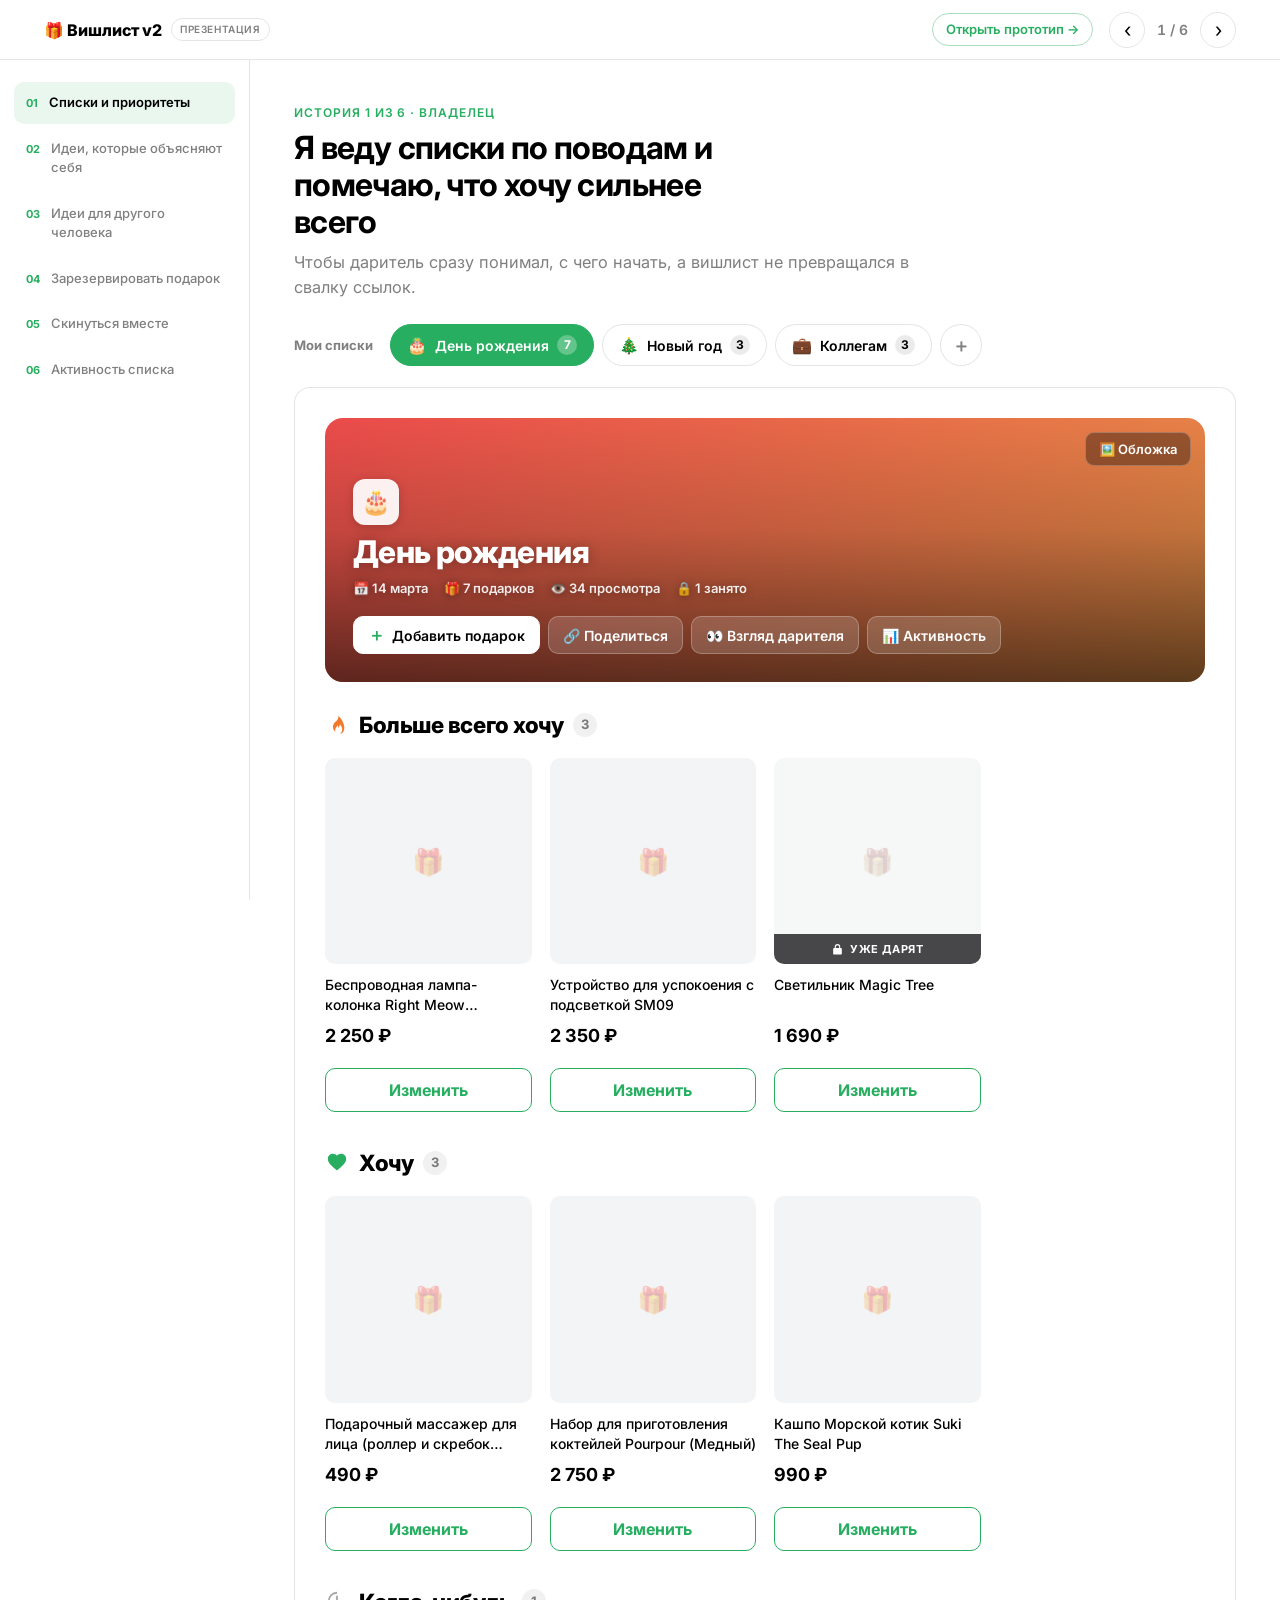
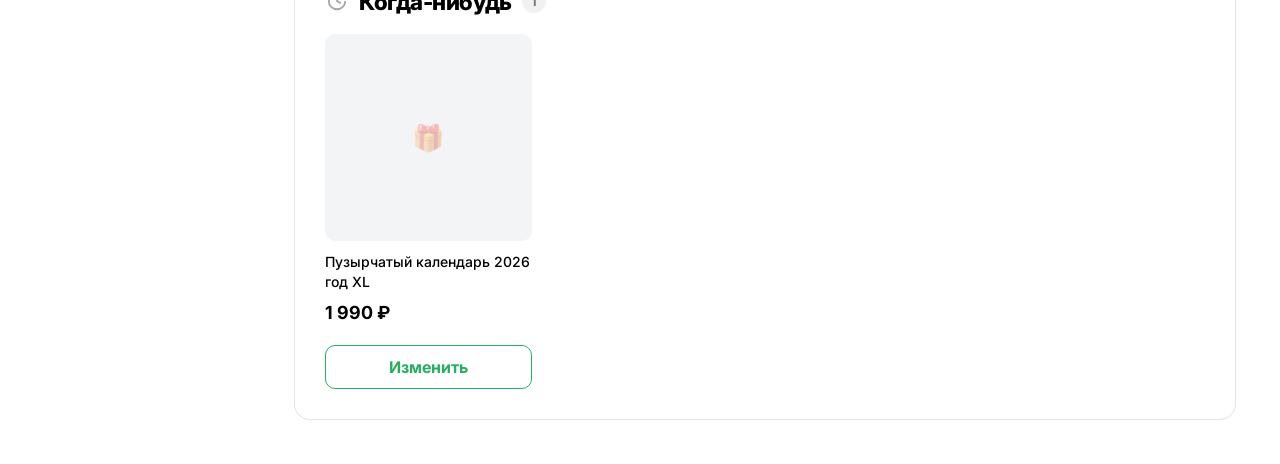
==== index.html @ bd04b830 "Add wishlist v2 mockups Presentation and interactive prototype sharing one core, plus GitHub Pages d" ====
<!doctype html>
<html lang="ru">
<head>
<meta charset="utf-8">
<meta name="viewport" content="width=device-width, initial-scale=1">
<title>Вишлист v2 — презентация</title>
<link rel="preconnect" href="https://fonts.googleapis.com">
<link rel="preconnect" href="https://fonts.gstatic.com" crossorigin>
<link rel="stylesheet" href="https://fonts.googleapis.com/css2?family=Inter:wght@400;500;600;700&display=swap">
<link rel="stylesheet" href="styles.css">
<link rel="stylesheet" href="shell.css">
</head>
<body>
<div id="app"></div>
<script src="pics.js"></script>
<script src="vendor/vue.global.prod.js"></script>
<script src="app-core.js"></script>
<script src="presentation.js"></script>
</body>
</html>
---- styles.css ----
/* Вишлист v2 — общий визуальный язык экранов. Стиль повторяет текущий сайт MySanta:
   Inter, зелёный #27AE60 (позитивные действия), красный #f74f4f (бренд/CTA),
   мятная панель #E9F7EF, поля #f1f1f1, радиус 10px. */

:root{
  --green:#27AE60;
  --red:#f74f4f;
  --mint:#E9F7EF;
  --ink:#000;
  --muted:rgba(0,0,0,.5);
  --muted-2:rgba(0,0,0,.35);
  --line:rgba(0,0,0,.1);
  --field:#f1f1f1;
  --gold:#B07D22;
  --gold-soft:#F5ECDA;
  --radius:10px;
  --page:#fff;
  --card:#fff;
}

*,*::before,*::after{box-sizing:border-box}
*{margin:0}

html{-webkit-text-size-adjust:100%}
body{font-size:16px;line-height:1.5}
button{font:inherit;color:inherit;cursor:pointer;background:none;border:0}
input{font:inherit}
s{color:var(--muted-2);font-weight:400;font-size:.82em}
a{color:var(--green);cursor:pointer;text-decoration:none}
a:hover{text-decoration:underline}

.screen__head{
  display:flex;align-items:center;justify-content:space-between;gap:16px;flex-wrap:wrap;
  margin-bottom:22px;
}
.screen__head .tier__label{ margin-bottom:0; }
.h2{font-size:1.4rem;font-weight:700;letter-spacing:-.02em;margin:30px 0 16px}
.h2:first-child{margin-top:0}

/* ───────────────────────── buttons ───────────────────────── */
.btn{
  display:inline-flex;align-items:center;justify-content:center;gap:8px;
  height:48px;padding:0 26px;border-radius:var(--radius);
  font-weight:700;font-size:15px;line-height:1;
  border:2px solid var(--red);background:var(--red);color:#fff;
  transition:background .2s,border-color .2s,color .2s,opacity .2s;
}
.btn:hover{background:#f96a6a;border-color:transparent}
.btn:disabled{opacity:.55;pointer-events:none}
.btn--sm{height:38px;padding:0 14px;font-size:14px}
.btn--block{width:100%}
.btn--green{background:var(--green);border-color:var(--green)}
.btn--green:hover{background:#2fbe6c}
.btn--red{background:var(--red);border-color:var(--red)}
.btn--white{background:#fff;border-color:var(--red);color:var(--red)}
.btn--white:hover{background:rgba(247,79,79,.08);color:var(--red)}
.btn--outline{background:transparent;border-color:var(--green);color:var(--green)}
.btn--outline:hover{background:var(--green);color:#fff}

.linkbtn{
  display:inline-flex;align-items:center;gap:7px;margin-top:12px;
  color:var(--green);font-weight:600;font-size:14px;
}
.linkbtn:hover{text-decoration:underline}


/* ───────────────────────── cover ───────────────────────── */
.cover__title{font-weight:700;font-size:1.15rem;letter-spacing:-.01em}
.cover__meta{color:var(--muted);font-size:13px;margin-top:3px}

/* ───────────────────────── шапка списка ───────────────────────── */
.hero{
  position:relative; overflow:hidden; border-radius:18px; margin-bottom:26px;
  min-height:264px; display:flex; align-items:flex-end;
  background-size:cover; background-position:center; background-repeat:no-repeat;
}
/* затемнение снизу — чтобы текст читался на любой картинке */
.hero__scrim{
  position:absolute; inset:0;
  background:linear-gradient(180deg,rgba(0,0,0,.05) 0%,rgba(0,0,0,.2) 42%,rgba(0,0,0,.62) 100%);
}
.hero__body{ position:relative; z-index:1; padding:26px 28px 28px; width:100%; color:#fff; }
.hero__emoji{
  display:inline-flex; align-items:center; justify-content:center;
  width:46px; height:46px; border-radius:12px; font-size:24px; margin-bottom:10px;
  background:rgba(255,255,255,.92); box-shadow:0 2px 10px rgba(0,0,0,.18);
}
.hero__title{
  font-size:clamp(1.5rem,2.6vw,1.95rem); font-weight:800; letter-spacing:-.02em;
  line-height:1.15; text-shadow:0 1px 12px rgba(0,0,0,.3);
}
.hero__meta{
  display:flex; flex-wrap:wrap; gap:6px 16px; margin-top:8px;
  font-size:13px; font-weight:600; color:rgba(255,255,255,.9);
  text-shadow:0 1px 8px rgba(0,0,0,.35);
}
.hero__acts{ display:flex; flex-wrap:wrap; gap:8px; margin-top:18px; }
.hact{
  display:inline-flex; align-items:center; gap:7px;
  height:38px; padding:0 14px; border-radius:10px;
  background:rgba(255,255,255,.16); color:#fff; font-size:14px; font-weight:600;
  backdrop-filter:blur(6px); border:1px solid rgba(255,255,255,.26);
  transition:background .15s;
}
.hact:hover{ background:rgba(255,255,255,.3); }
.hact.is-on{ background:#fff; color:var(--ink); border-color:#fff; }
.hact--primary{ background:#fff; color:var(--ink); border-color:#fff; }
.hact--primary:hover{ background:#fff; box-shadow:0 4px 16px rgba(0,0,0,.22); }
.hact--primary span{ font-size:17px; line-height:1; color:var(--green); }
.hero__cover{
  position:absolute; z-index:2; top:14px; right:14px;
  height:34px; padding:0 13px; border-radius:9px;
  background:rgba(0,0,0,.34); color:#fff; font-size:13px; font-weight:600;
  backdrop-filter:blur(6px); border:1px solid rgba(255,255,255,.24);
}
.hero__cover:hover{ background:rgba(0,0,0,.55); }

@media (max-width:700px){
  .hero{ min-height:220px; }
  .hero__acts .hact{ flex:1 1 auto; justify-content:center; }
}

/* ───────────────────────── split layout ───────────────────────── */
.split{display:grid;grid-template-columns:1fr 320px;gap:26px;align-items:start}
.split__aside{border-radius:16px;padding:18px}
.panel--mint{background:var(--mint)}
.tier{margin-bottom:34px}
.tier:last-child{margin-bottom:0}
.tier__label{
  display:flex;align-items:center;gap:10px;margin-bottom:16px;
  font-size:1.4rem;font-weight:800;letter-spacing:-.02em;
}
.tier__label .tico{ width:24px; height:24px; }
.tier__label .tico svg{ width:22px; height:22px; }
.tier__count{
  display:inline-flex;align-items:center;justify-content:center;
  min-width:24px;height:24px;padding:0 8px;border-radius:999px;
  background:var(--field);font-weight:700;font-size:13px;color:var(--muted);
  letter-spacing:0;
}

/* ───────────────────────── grids ───────────────────────── */
.grid{display:grid;gap:22px 18px}
.grid--2{grid-template-columns:repeat(2,1fr)}
.grid--3{grid-template-columns:repeat(3,1fr)}
.grid--4{grid-template-columns:repeat(4,1fr)}

/* ───────────────────────── карточка товара (как .present на сайте) ───────────────────────── */
.present{ position:relative; display:flex; flex-direction:column; }
.present__thumb{ border-radius:10px; background:#f3f4f5; }
.present__info{ padding-top:11px; display:flex; flex-direction:column; gap:7px; flex:1; }
.present__name{
  font-size:14px; line-height:20px; font-weight:500; color:var(--ink);
  display:-webkit-box; -webkit-line-clamp:2; -webkit-box-orient:vertical; overflow:hidden;
  min-height:40px; transition:color .15s;
}
.present:hover .present__name{ color:var(--red); }
.present__price{ font-weight:700; font-size:18px; }
.present__foot{ margin-top:auto; padding-top:12px; display:flex; flex-direction:column; gap:8px; }
.present__media{ position:relative; }
.present__add{
  width:100%; height:44px; border-radius:10px;
  background:var(--green); color:#fff; font-weight:700; font-size:16px;
  display:flex; align-items:center; justify-content:center; transition:background .15s,opacity .15s;
}
.present__add:hover{ background:#23a259; }
.present__add--sm{ height:38px; font-size:14px; }
.present__add--ghost{ background:#fff; border:1.5px solid var(--green); color:var(--green); }
.present__add--ghost:hover{ background:rgba(39,174,96,.08); }
.present__add.is-added{ background:var(--field); color:var(--muted); border-color:transparent; }
.present__dismiss{
  position:absolute; top:8px; right:8px; z-index:2;
  width:28px; height:28px; border-radius:50%; background:#fff; color:var(--muted);
  box-shadow:0 1px 6px rgba(0,0,0,.16); display:flex; align-items:center; justify-content:center;
  font-size:13px; opacity:0; transition:opacity .15s;
}
.present:hover .present__dismiss{ opacity:1; }
/* поднять в «Больше всего хочу» — там же, где ✕ на карточках идей */
.present__pin{
  position:absolute; top:8px; right:8px; z-index:3;
  width:30px; height:30px; border-radius:50%; background:#fff;
  box-shadow:0 1px 6px rgba(0,0,0,.16); display:flex; align-items:center; justify-content:center;
  opacity:0; transition:opacity .15s, background .15s;
}
.present:hover .present__pin{ opacity:1; }
.present__pin:hover{ background:#FFF1E6; }
.present__add--flat{ background:transparent; color:var(--muted); font-weight:600; height:32px; }
.present__add--flat:hover{ background:var(--field); color:var(--ink); }

/* «уже дарят» — состояние карточки: приглушённое фото и полоса по низу снимка */
.present.is-taken .present__thumb{ filter:grayscale(.55); opacity:.72; }
.present__taken{
  position:absolute; left:0; right:0; bottom:0; z-index:2;
  display:flex; align-items:center; justify-content:center; gap:6px;
  height:30px; border-radius:0 0 10px 10px;
  background:rgba(28,28,30,.8); color:#fff;
  font-size:11px; font-weight:700; letter-spacing:.04em; text-transform:uppercase;
}
.present__taken.is-mine{ background:rgba(39,174,96,.92); }

.card__name{
  font-size:14px;line-height:1.3;font-weight:500;
  display:-webkit-box;-webkit-line-clamp:2;-webkit-box-orient:vertical;overflow:hidden;
}
.card__price{font-weight:700;font-size:16px}
.card__note{font-size:12px;color:var(--muted);font-style:italic}

.emptytier{
  font-size:13px;color:var(--muted);
  border:1px dashed var(--line);border-radius:var(--radius);padding:18px;text-align:center;
}

/* ───────────────────────── заголовок «Идеи подарков» ───────────────────────── */
.ideas-head{
  display:flex; align-items:center; justify-content:space-between;
  gap:16px; flex-wrap:wrap; margin-bottom:22px;
}
.ideas-head__left{ display:flex; align-items:center; gap:12px; flex-wrap:wrap; }
.ideas-head__right{ display:flex; align-items:center; gap:10px; flex-wrap:wrap; }
.ideas-title{
  font-size:clamp(1.6rem,3vw,2rem); font-weight:800; letter-spacing:-.02em;
  display:flex; align-items:center; gap:10px; flex-wrap:wrap; line-height:1.2;
}
.ideas-title .dd{ display:inline-flex; }
.ideas-title .dd__panel{
  font-size:14px; font-weight:600; letter-spacing:normal; line-height:1.4;
}
.geo{ color:var(--red); font-weight:600; font-size:14px; white-space:nowrap; }

/* ───────────────────────── переключатель списков ───────────────────────── */
.listbar{ display:flex; align-items:center; gap:14px; min-width:0; }
.listbar__label{ font-size:13px; font-weight:700; color:var(--muted); flex:none; }
.listbar__scroll{ display:flex; align-items:center; gap:8px; overflow-x:auto; padding:3px; min-width:0; }
.listbar__scroll::-webkit-scrollbar{ height:0; }
.listtab{
  display:inline-flex; align-items:center; gap:8px; flex:none;
  height:42px; padding:0 16px; border-radius:999px;
  border:1.5px solid var(--line); background:#fff;
  font-size:14px; font-weight:600; color:var(--ink); transition:background .15s,border-color .15s,color .15s;
}
.listtab:hover{ background:var(--field); }
.listtab.is-on{ background:var(--green); border-color:var(--green); color:#fff; }
.listtab__emoji{ font-size:16px; }
.listtab__n{
  min-width:20px; height:20px; padding:0 5px; border-radius:999px;
  background:rgba(0,0,0,.08); font-size:12px; font-weight:700;
  display:inline-flex; align-items:center; justify-content:center;
}
.listtab.is-on .listtab__n{ background:rgba(255,255,255,.28); }
.listtab--add{ width:42px; padding:0; justify-content:center; font-size:18px; color:var(--muted); }
.listbar__share{
  flex:none; margin-left:4px; height:42px; padding:0 16px; border-radius:999px;
  border:1px solid var(--line); background:#fff; font-size:14px; font-weight:600; color:var(--ink);
}
.listbar__share:hover{ background:var(--field); }
@media (max-width:600px){ .listbar{ gap:8px } .listbar__label{ display:none } }

/* ───────────────────────── добавить подарок (карточка) ───────────────────────── */
.addcard{ margin-bottom:30px; }
.addcard.is-open{ background:var(--mint); border-radius:16px; padding:20px; max-width:520px; }
.addcard__head{ display:flex; align-items:center; justify-content:space-between; font-weight:700; font-size:16px; margin-bottom:12px; }

/* ───────────────────────── thumbnails (фото товаров) ───────────────────────── */
.thumb{
  border-radius:10px;aspect-ratio:1;width:100%;
  background:#f3f4f5 center/cover no-repeat;
  position:relative;overflow:hidden;
}
.thumb.is-broken::after{
  content:"🎁";position:absolute;inset:0;
  display:flex;align-items:center;justify-content:center;font-size:26px;opacity:.28;
}
.thumb__img{position:absolute;inset:0;width:100%;height:100%;object-fit:cover;display:block}

/* ───────────────────────── add-a-gift ───────────────────────── */
.add__label{font-weight:700;font-size:14px}
.add__hint{font-size:12px;color:var(--muted);margin:4px 0 10px}
.field-row{display:flex;gap:8px}
.field{
  flex:1;min-width:0;height:44px;padding:0 14px;
  border-radius:var(--radius);border:2px solid var(--line);background:#fff;
  font-size:14px;color:var(--ink);
}
.field--mini{height:36px;font-size:13px}
.field:focus{outline:none;border-color:var(--ink)}
.field::placeholder{color:var(--muted-2)}

.preview{margin-top:12px;background:#fff;border:1px solid var(--line);border-radius:var(--radius);padding:12px}
.preview__row{display:flex;gap:10px;align-items:center;margin-bottom:10px}
.preview__tiers{display:flex;gap:6px;align-items:center;margin-bottom:10px;flex-wrap:wrap}
.tchip{
  height:36px;padding:0 13px;border-radius:999px;border:1.5px solid var(--line);background:#fff;
  display:inline-flex;align-items:center;gap:7px;font-size:13px;font-weight:600;color:var(--ink);cursor:pointer;
  transition:border-color .15s,background .15s;
}
.tchip:hover{background:var(--field)}
.tchip.is-on{background:var(--mint);border-color:var(--green)}
.preview__tiers{gap:8px}
.preview__tiers .field--mini{flex:1 0 100%;min-width:120px}

.ideas-mini{margin-top:20px;padding-top:16px;border-top:1px solid rgba(0,0,0,.09)}
.ideas-mini .grid{margin-top:10px}

/* ───────────────────────── reason chips ───────────────────────── */
.reason{
  font-size:11.5px;font-weight:600;color:var(--green);
  background:rgba(39,174,96,.1);border-radius:999px;
  padding:4px 9px;align-self:flex-start;line-height:1.3;
}
.reason--gold{color:var(--gold);background:var(--gold-soft)}

/* ───────────────────────── search + filters ───────────────────────── */
.searchbar{position:relative;margin-bottom:16px}
.searchbar .field{width:100%;height:56px;font-size:16px;padding-right:106px;border-radius:14px}
.field__go{
  position:absolute;right:7px;top:7px;width:42px;height:42px;border-radius:10px;
  display:flex;align-items:center;justify-content:center;font-size:18px;color:var(--muted);
}
.field__go:hover{background:var(--field);color:var(--ink)}
/* шестерёнка — фильтры идей; счётчик показывает, сколько задано */
.field__cog{
  position:absolute;right:53px;top:7px;width:42px;height:42px;border-radius:10px;
  display:flex;align-items:center;justify-content:center;color:var(--muted);
}
.field__cog:hover{background:var(--field);color:var(--ink)}
.field__cog.is-on{color:var(--green)}
.field__cog b{
  position:absolute;top:2px;right:0;min-width:17px;height:17px;padding:0 4px;border-radius:999px;
  background:var(--green);color:#fff;font-size:10px;font-weight:700;
  display:flex;align-items:center;justify-content:center;
}
.filters,.ideafilters{display:flex;flex-wrap:wrap;gap:9px;align-items:center;margin-bottom:22px}
.fchip{
  height:40px;padding:0 15px;border-radius:var(--radius);
  font-size:14px;font-weight:600;color:var(--ink);background:var(--field);border:0;
  display:inline-flex;align-items:center;gap:6px;transition:background .15s,color .15s;
}
.fchip:hover{background:#e8e8ea}
.fchip.is-on{background:rgba(247,79,79,.1);color:var(--red)}
.fchip{display:inline-flex;align-items:center;gap:8px}
.fchip__x{
  width:18px;height:18px;border-radius:50%;background:rgba(247,79,79,.2);
  font-size:9px;display:inline-flex;align-items:center;justify-content:center;
}
.fchip.is-on:hover .fchip__x{background:var(--red);color:#fff}
.fchip--add{background:#fff;border:1px dashed var(--line);color:var(--muted)}
.fchip--add.is-on{background:var(--gold-soft);color:var(--gold);border-color:transparent}
.flink{color:var(--red);font-weight:600;font-size:14px;margin-left:4px}
.flink:hover{text-decoration:underline}

/* ───────────────────────── segmented ───────────────────────── */
.segbar{display:flex;align-items:center;gap:8px;flex-wrap:wrap}
.segbar__label{font-size:14px;color:var(--muted)}
.seg{
  height:38px;padding:0 16px;border-radius:999px;border:1px solid var(--line);
  font-size:14px;font-weight:600;color:var(--muted);
}
.seg.is-on{background:var(--green);color:#fff;border-color:transparent}

/* ───────────────────────── иконки приоритетов ───────────────────────── */
.tico{ display:inline-flex; align-items:center; justify-content:center; flex:none; line-height:0; }
.tico--top{ color:#F2792B; }
.tico--want{ color:var(--green); }
.tico--someday{ color:var(--muted-2); }
.present__add .tico{ color:currentColor; }

/* ───────────────────────── выпадающие меню ───────────────────────── */
.dd{ position:relative; }
.dd__caret{ font-size:11px; color:var(--muted); }
.dd__panel{
  position:absolute; z-index:40; top:calc(100% + 8px); right:0; min-width:250px;
  background:#fff; border:1px solid var(--line); border-radius:14px;
  box-shadow:0 14px 40px rgba(0,0,0,.16); padding:8px;
}
.dd__panel--left{ right:auto; left:0; }
.dd__title{
  font-size:11px; font-weight:700; letter-spacing:.07em; text-transform:uppercase;
  color:var(--muted); padding:6px 10px 8px;
}
.dd__item{
  display:flex; align-items:center; gap:10px; width:100%; text-align:left;
  padding:9px 10px; border-radius:10px; font-size:14px; font-weight:600; color:var(--ink);
}
.dd__item:hover{ background:var(--field); }
.dd__item.is-on{ background:rgba(39,174,96,.08); }
.dd__emoji{ font-size:17px; }
.dd__n{
  margin-left:auto; min-width:20px; height:20px; padding:0 6px; border-radius:999px;
  background:var(--field); font-size:12px; font-weight:700; color:var(--muted);
  display:inline-flex; align-items:center; justify-content:center;
}
.dd__check{ color:var(--green); font-weight:800; margin-left:6px; }
.dd__item.is-on .dd__n{ margin-left:auto; }
.dd__item--add{ color:var(--green); justify-content:center; border:1px dashed var(--line); }
.dd__sep{ height:1px; background:var(--line); margin:8px 4px; }
.dd__add{ display:flex; gap:8px; padding:4px; }
.dd__add .field{ flex:1; min-width:0; }
.dd__add .btn{ flex:none; padding:0 14px; }

/* переключатель «кому подбираем» рядом с заголовком */
/* часть заголовка: тот же кегль, кликабельность — цвет, подложка и каретка */
.whoswitch{
  display:inline-flex; align-items:center; gap:9px;
  padding:3px 12px 4px; border-radius:12px;
  font:inherit; color:var(--green); background:rgba(39,174,96,.09);
  transition:background .15s;
}
.whoswitch > span{ display:inline-flex; align-items:center; gap:9px; }
.whoswitch:hover{ background:rgba(39,174,96,.17); }
.whoswitch .dd__caret{ font-size:.5em; color:inherit; opacity:.8; }
.whoswitch.is-other{ color:#7B61FF; background:rgba(123,97,255,.1); }
.whoswitch.is-other:hover{ background:rgba(123,97,255,.19); }
/* фиксированный px: em считался бы от собственного font-size и схлопывал кружок */
.whoswitch .who__ava{ width:30px; height:30px; font-size:14px; }
.who__ava{
  width:30px; height:30px; border-radius:50%; background:#7B61FF; color:#fff;
  font-size:13px; font-weight:700; letter-spacing:0; text-transform:uppercase;
  display:inline-flex; align-items:center; justify-content:center; flex:none;
  box-shadow:inset 0 -1px 0 rgba(0,0,0,.12);
}
.who__ava--me{ background:var(--green); }
.who__ava--lg{ width:48px; height:48px; font-size:20px; }

/* имя человека в выпадающем списке */
.dd__who{ flex:1; min-width:0; white-space:nowrap; overflow:hidden; text-overflow:ellipsis; }
.dd__item{ align-items:center; }

.shortlist-chip{
  display:inline-flex; align-items:center; gap:7px;
  height:38px; padding:0 15px; border-radius:999px;
  background:var(--mint); color:var(--ink); font-size:14px; font-weight:700;
}
.shortlist-chip b{
  min-width:20px; height:20px; padding:0 5px; border-radius:999px;
  background:var(--green); color:#fff; font-size:12px;
  display:inline-flex; align-items:center; justify-content:center;
}
.shortlist-chip:hover{ background:#dcefe4; }
.shortlist-chip.is-empty b{ background:rgba(0,0,0,.18); }
@media (max-width:760px){ .shortlist-chip{ margin-left:0; } }

.shortlist-hint{ color:var(--muted); font-size:14px; max-width:66ch; margin-bottom:16px; }
.shortlist-note{
  display:flex; align-items:center; justify-content:space-between; gap:16px; flex-wrap:wrap;
  background:var(--mint); border-radius:12px; padding:14px 16px; font-size:14px; font-weight:600;
}
.shortlist-actions{ display:flex; flex-direction:column; gap:8px; }
.shortlist-actions .tag{ align-self:flex-start; }

/* ───────────────────────── карусели подборок ───────────────────────── */
.section-title{ font-size:1.4rem; font-weight:800; letter-spacing:-.02em; }
.carousel{ margin-bottom:36px; }
.carousel__head{
  display:flex; align-items:baseline; justify-content:space-between; gap:12px;
  width:100%; text-align:left; margin-bottom:16px;
}
.carousel__all{ font-size:14px; font-weight:600; color:var(--green); flex:none; }
.carousel__head:hover .carousel__all{ text-decoration:underline; }
.carousel__track{
  display:flex; gap:18px; overflow-x:auto; padding-bottom:8px;
  scroll-snap-type:x proximity; scrollbar-width:thin;
}
.carousel__track::-webkit-scrollbar{ height:6px; }
.carousel__track::-webkit-scrollbar-thumb{ background:#dcdfe2; border-radius:3px; }
.carousel__card{ width:200px; flex:none; scroll-snap-align:start; }
.carousel__more{
  width:172px; flex:none; align-self:stretch;
  border:1.5px dashed var(--line); border-radius:12px;
  display:flex; flex-direction:column; align-items:center; justify-content:center; gap:10px;
  color:var(--muted); font-weight:700; font-size:14px; text-align:center; line-height:1.3;
  transition:border-color .15s,color .15s,background .15s;
}
.carousel__more:hover{ border-color:var(--green); color:var(--green); background:rgba(39,174,96,.05); }
.carousel__more-ic{
  width:40px; height:40px; border-radius:50%; background:var(--field);
  display:flex; align-items:center; justify-content:center; font-size:20px;
}
.carousel__more:hover .carousel__more-ic{ background:var(--green); color:#fff; }

/* активный фильтр */
.activefilter{ display:flex; align-items:center; gap:12px; flex-wrap:wrap; margin-bottom:22px; }
.chip-active{
  display:inline-flex; align-items:center; gap:8px;
  height:40px; padding:0 8px 0 16px; border-radius:999px;
  background:rgba(247,79,79,.1); color:var(--red); font-weight:700; font-size:14px;
}
.chip-active button{
  width:22px; height:22px; border-radius:50%; background:rgba(247,79,79,.18); color:var(--red);
  display:flex; align-items:center; justify-content:center; font-size:11px;
}

/* ───────────────────────── shared list / reserve rows ───────────────────────── */
.sharehead{display:flex;gap:13px;align-items:center;margin-bottom:24px}
.rlist{display:flex;flex-direction:column;gap:12px}
.rrow{
  display:flex;gap:15px;
  background:#fff;border:2px solid transparent;border-radius:var(--radius);padding:13px;
  transition:border-color .2s,opacity .2s;
}
.rrow .thumb{width:84px;height:84px;flex:none}
.rrow__main{display:flex;flex-direction:column;gap:7px;min-width:0;flex:1}
.rrow__actions{display:flex;gap:8px;align-items:center;flex-wrap:wrap;margin-top:6px}
.rrow.is-taken{opacity:.72}
.rrow.is-mine{border-color:var(--green)}
.rrow--flat{border:1px solid var(--line);padding:10px}
.rrow--flat .thumb{width:52px;height:52px}

.tag{
  display:inline-flex;align-items:center;gap:6px;
  height:32px;padding:0 12px;border-radius:999px;font-size:13px;font-weight:600;
}
.tag--hold{background:var(--gold-soft);color:var(--gold)}
.tag--done{background:var(--field);color:var(--muted)}
.tag--mine{background:rgba(39,174,96,.12);color:var(--green)}

.locknote{font-size:12px;color:var(--muted);margin-top:4px}
.locknote--wide{margin-top:16px;padding:12px 14px;background:var(--mint);border-radius:var(--radius);font-size:13px}

/* ───────────────────────── chip-in pool ───────────────────────── */
.pool{display:flex;flex-direction:column;gap:20px}
.pool__item{display:flex;gap:15px;align-items:center}
.pot__track{height:12px;border-radius:999px;background:var(--field);overflow:hidden}
.pot__filled{height:100%;background:var(--green);border-radius:999px;transition:width .35s ease}
.pot__nums{margin-top:8px;font-size:14px;color:var(--muted)}
.pot__nums b{color:var(--ink);font-size:16px}
.pledges{list-style:none;padding:0;display:flex;flex-direction:column;gap:8px}
.pledges li{
  display:flex;justify-content:space-between;
  padding:10px 14px;background:var(--field);border-radius:var(--radius);
  font-size:14px;font-weight:600;
}
.pool__form{display:flex;flex-direction:column;gap:11px;padding-top:8px;border-top:1px solid var(--line)}
.pool__label{font-size:14px;color:var(--muted)}
.pool__label b{color:var(--ink)}
.range{width:100%;accent-color:var(--green);height:26px}
.presets{display:flex;gap:8px;flex-wrap:wrap}
.presets button{
  height:32px;padding:0 13px;border-radius:999px;border:1px solid var(--line);background:#fff;
  font-size:13px;font-weight:600;color:var(--ink);
}
.presets button:hover{background:var(--field)}

/* ───────────────────────── activity stats ───────────────────────── */
.stats{display:grid;grid-template-columns:repeat(3,1fr);gap:16px;margin:12px 0 28px}
.stat{background:var(--page);border:1px solid var(--line);border-radius:var(--radius);padding:18px}
.stat__label{font-size:12px;font-weight:600;letter-spacing:.04em;text-transform:uppercase;color:var(--muted)}
.stat__num{font-size:1.8rem;font-weight:700;letter-spacing:-.02em;margin:6px 0 10px;font-variant-numeric:tabular-nums}
.stat__of{font-size:1rem;color:var(--muted);font-weight:600}
.stat__hint{font-size:12px;color:var(--muted-2)}
.spark{width:100%;height:40px;display:block}

/* ───────────────────────── sheets: контент ───────────────────────── */
.listpick{display:flex;flex-direction:column;gap:9px}
.listpick button{
  display:flex;align-items:center;gap:13px;text-align:left;
  padding:13px;border-radius:var(--radius);border:1px solid var(--line);background:#fff;font-weight:600;
}
.listpick button.is-on{border-color:var(--green);background:rgba(39,174,96,.06)}
.listpick .emoji{font-size:22px}
.listpick .sub{font-size:12px;color:var(--muted);font-weight:500}
.listpick .dashed{border-style:dashed;color:var(--muted);justify-content:center}
.copyfield{
  display:flex;align-items:center;gap:8px;
  background:var(--field);border-radius:var(--radius);padding:11px 13px;
  font-size:13px;color:var(--ink);word-break:break-all;
}
.check{display:flex;align-items:center;gap:11px;font-size:14px;font-weight:600;cursor:pointer;padding:4px 0}
.check input{width:18px;height:18px;accent-color:var(--green)}

/* ───────────────────────── responsive ───────────────────────── */
@media (max-width:1100px){ .grid--4{grid-template-columns:repeat(3,1fr)} }
@media (max-width:900px){ .split{grid-template-columns:1fr} .split__aside{order:-1} }
@media (max-width:720px){
  .grid--3{grid-template-columns:repeat(2,1fr)}
  .grid--4{grid-template-columns:repeat(2,1fr)}
  .stats{grid-template-columns:1fr}
}
@media (max-width:420px){ .grid--3,.grid--4{grid-template-columns:1fr 1fr} }
@media (prefers-reduced-motion:reduce){ *{animation:none!important;transition:none!important} }


/* ───────────────────── модалка «Для кого подбираем» ───────────────────── */
.sheet__hint{ font-size:13px; color:var(--muted); margin:-6px 0 18px; line-height:1.5; }
.sheet__count{ margin-left:8px; font-weight:600; color:var(--muted-2); text-transform:none; }
.sheet__foot{ display:flex; gap:10px; margin-top:22px; }
.sheet__foot .btn{ flex:1; height:46px; padding:0 16px; }
.btn--ghost{ background:#fff; border-color:var(--line); color:var(--muted); }
.btn--ghost:hover{ background:var(--field); border-color:var(--line); color:var(--ink); }
.btn.is-off{ opacity:.45; pointer-events:none; }

.personname{ display:flex; align-items:center; gap:12px; }
.personname .field{ flex:1; min-width:0; }

/* сегментированный переключатель: пол, возраст */
/* .seg уже занят пилюлей в .segbar — контейнеру нужно своё имя */
.segset{ display:flex; gap:8px; flex-wrap:wrap; }
.seg__b{
  flex:1; min-width:88px; height:42px; padding:0 12px; border-radius:10px;
  border:1.5px solid var(--line); background:#fff;
  font-size:14px; font-weight:600; color:var(--muted);
  transition:border-color .15s, background .15s, color .15s;
}
.seg__b:hover{ border-color:var(--muted-2); color:var(--ink); }
.seg__b.is-on{ border-color:var(--green); background:rgba(39,174,96,.09); color:var(--green); }

/* интересы — теги с эмодзи */
.tagcloud{ display:flex; flex-wrap:wrap; gap:8px; }
.tagchip{
  display:inline-flex; align-items:center; gap:7px;
  height:38px; padding:0 14px 0 11px; border-radius:999px;
  border:1.5px solid var(--line); background:#fff;
  font-size:14px; font-weight:600; color:var(--ink);
  transition:border-color .15s, background .15s;
}
.tagchip__e{ font-size:16px; line-height:1; }
.tagchip:hover{ border-color:var(--muted-2); background:var(--field); }
.tagchip.is-on{ border-color:var(--green); background:rgba(39,174,96,.1); color:var(--green); }


/* ───────────────────── модалка «Обложка списка» ───────────────────── */
.covergrid{ display:grid; grid-template-columns:repeat(auto-fill,minmax(96px,1fr)); gap:10px; }
.coverswatch{
  position:relative; height:62px; border-radius:12px; background-size:cover; background-position:center;
  border:2px solid transparent; box-shadow:inset 0 0 0 1px rgba(0,0,0,.06);
}
.coverswatch:hover{ transform:translateY(-1px); }
.coverswatch.is-on{ border-color:var(--ink); }
.coverswatch__on{
  position:absolute; inset:0; display:flex; align-items:center; justify-content:center;
  color:#fff; font-size:20px; font-weight:800; text-shadow:0 1px 6px rgba(0,0,0,.5);
}
.coverdrop{
  display:flex; align-items:center; gap:12px; cursor:pointer;
  padding:14px; border-radius:12px; border:1.5px dashed var(--line); background:var(--field);
  font-size:14px; font-weight:600; color:var(--ink);
  transition:border-color .15s, background .15s;
}
.coverdrop:hover{ border-color:var(--green); background:rgba(39,174,96,.06); }
.coverdrop input{ display:none; }
.coverdrop__ic{ font-size:22px; }
.coverdrop em{ display:block; font-style:normal; font-size:12px; font-weight:500; color:var(--muted); margin-top:2px; }
---- shell.css ----
/* Вишлист v2 — оболочки.
   Прототип повторяет раскладку MySanta: сайдбар (1:1) + контент (+ панель «Вишлист»).
   Презентация — колода историй. Экраны и атомы общие (styles.css). */

body{ background:#fff; color:var(--ink); font-family:"Inter",-apple-system,BlinkMacSystemFont,"Segoe UI",Roboto,sans-serif,"Noto Color Emoji","Apple Color Emoji","Segoe UI Emoji","Twemoji Mozilla"; }

/* ═══════════════ прототип: раскладка MySanta ═══════════════ */
.ms-app{ min-height:100vh; display:flex; align-items:stretch; }

/* ── сайдбар: копия .aside ── */
.ms-side{
  width:330px; flex:none;
  background:#F2F2F2;
  position:sticky; top:0; align-self:flex-start; height:100vh; overflow-y:auto;
  transition:width .3s ease;
}
.ms-side.is-collapsed{ width:132px; }
.ms-side__inn{ position:relative; padding:30px 0; }
.ms-side__collapse{
  position:absolute; right:-15px; top:33px; z-index:10;
  width:30px; height:50px; border-radius:10px; background:#F9F9F9;
  display:flex; align-items:center; justify-content:center;
  color:rgba(0,0,0,.3); font-size:13px; transition:background .2s;
}
.ms-side__collapse:hover{ background:#efefef; }
.ms-side.is-collapsed .ms-side__collapse{ transform:scaleX(-1); }

.ms-side__logo{
  display:flex; align-items:center; justify-content:center; gap:1px;
  font-weight:900; font-size:28px; color:#000; letter-spacing:-.02em;
  margin-bottom:50px; white-space:nowrap; line-height:1;
}
.ms-side__santa{ width:27px; height:27px; object-fit:contain; margin:0 1px; }
.ms-side.is-collapsed .ms-side__logo{ font-size:0; gap:0; }

.ms-side__menu{ list-style:none; padding:0; margin:0; }
.ms-side__row{ padding-left:44px; margin-bottom:46px; }
.ms-side__row--sm{ margin-bottom:36px; }
.ms-side__row:last-child{ margin-bottom:0; }

.ms-side__item{
  display:flex; align-items:center; gap:13px; width:100%; text-align:left;
  color:rgba(0,0,0,.5); font-size:16px; line-height:22px; transition:color .12s;
}
.ms-side__item:hover{ color:#000; }
.ms-side__item.is-active{ color:#000; font-weight:700; }
.ms-side__ico{ width:22px; height:22px; object-fit:contain; flex:none; }
.ms-side__chev{ margin-left:-16px; margin-right:2px; font-size:10px; color:rgba(0,0,0,.32); flex:none; }
.ms-side__ava{
  width:26px; height:26px; border-radius:50%; background:#7B61FF; color:#fff;
  font-size:12px; font-weight:700; display:flex; align-items:center; justify-content:center; flex:none;
}
.ms-side__item--user{ color:#000; font-weight:700; }
.ms-side__item--section{
  font-size:11px; font-weight:700; letter-spacing:.07em; text-transform:uppercase;
  color:rgba(0,0,0,.4); gap:6px;
}
.ms-side__button{
  display:inline-flex; align-items:center; gap:10px;
  height:50px; padding:0 26px; border-radius:10px;
  background:rgba(0,0,0,.09); color:#000; font-weight:700; font-size:16px;
  margin-left:-26px; transition:background .15s;
}
.ms-side__button:hover{ background:rgba(0,0,0,.13); }

.ms-side.is-collapsed .ms-side__labeltext,
.ms-side.is-collapsed .ms-side__chev{ display:none; }
.ms-side.is-collapsed .ms-side__row{ padding-left:0; }
.ms-side.is-collapsed .ms-side__item{ justify-content:center; gap:0; }
.ms-side.is-collapsed .ms-side__button{ margin-left:0; padding:0; width:44px; margin-inline:auto; justify-content:center; }

/* ── контент ── */
.ms-main{ flex:1; min-width:0; display:flex; flex-direction:column; background:#fff; }

.ms-topbar{
  display:flex; align-items:center; gap:16px; flex-wrap:wrap;
  padding:20px clamp(18px,3vw,40px) 0;
}
/* ссылка на второй макет — чтобы обе страницы находились с GitHub Pages */
.ms-deck{
  margin-left:auto; font-size:13px; font-weight:600; color:var(--muted);
  padding:6px 12px; border-radius:999px; border:1px solid var(--line);
}
.ms-deck:hover{ background:var(--field); color:var(--ink); }
.ms-tabs{ display:flex; gap:4px; flex-wrap:wrap; }
.ms-tabs button{
  height:40px; padding:0 18px; border-radius:999px;
  font-size:15px; font-weight:600; color:var(--muted); transition:background .15s,color .15s;
}
.ms-tabs button:hover{ color:var(--ink); background:var(--field); }
.ms-tabs button.is-on{ background:var(--ink); color:#fff; }
.ms-back{ font-weight:600; color:var(--green); font-size:14px; }
.ms-back:hover{ text-decoration:underline; }
.ms-crumb-note{ color:var(--muted); font-size:13px; }

.ms-listbar{ padding:16px clamp(18px,3vw,40px) 0; }

.ms-body{ flex:1; padding:20px clamp(18px,3vw,40px) 72px; }
.ms-body--rail{ display:grid; grid-template-columns:minmax(0,1fr) 332px; gap:26px; align-items:start; }

/* ── правая панель «Вишлист» — как на сайте ── */
.wl-rail{
  position:sticky; top:20px;
  background:#EAF7F0; border:1px solid #CDE9DB; border-radius:20px; padding:16px;
  display:flex; flex-direction:column; gap:12px;
}
.wl-rail__head{ display:flex; align-items:center; gap:8px; }
.wl-rail__switch{
  display:flex; align-items:center; gap:8px; min-width:0;
  padding:6px 10px; border-radius:12px; font-size:17px; font-weight:800; color:var(--ink);
  transition:background .15s;
}
.wl-rail__switch:hover{ background:rgba(255,255,255,.7); }
.wl-rail__emoji{ font-size:18px; flex:none; }
.wl-rail__title{ white-space:nowrap; overflow:hidden; text-overflow:ellipsis; }
.wl-rail__switch b{
  flex:none; min-width:22px; height:22px; padding:0 6px; border-radius:999px;
  background:var(--green); color:#fff; font-size:12px; font-weight:700;
  display:inline-flex; align-items:center; justify-content:center;
}
.wl-rail__switch.is-static{ cursor:default; padding-left:4px; }
.wl-rail__switch.is-static:hover{ background:transparent; }

/* режим подборки для другого человека */
.wl-rail--pick{ background:#F4F1FB; border-color:#DED6F3; }
.wl-rail--pick .wl-rail__switch b{ background:#7B61FF; }
.wl-rail--pick .wl-rail__row{ border-color:#E6E0F5; }
.wl-rail__empty{
  font-size:13px; color:var(--muted); text-align:center; line-height:1.5;
  border:1px dashed #DED6F3; border-radius:14px; padding:22px 14px; background:rgba(255,255,255,.5);
}
.wl-rail__mark{ margin-left:8px; font-size:11px; font-weight:700; color:#7B61FF; }
.wl-rail__x{
  flex:none; width:24px; height:24px; border-radius:50%;
  color:var(--muted-2); font-size:12px;
  display:flex; align-items:center; justify-content:center;
  opacity:0; transition:opacity .15s,background .15s;
}
.wl-rail__row:hover .wl-rail__x{ opacity:1; }
.wl-rail__x:hover{ background:var(--field); color:var(--ink); }
.wl-rail__open{
  height:46px; border-radius:12px; background:var(--green); color:#fff;
  font-weight:700; font-size:14px;
  display:flex; align-items:center; justify-content:center; gap:8px;
}
.wl-rail__open:hover{ filter:brightness(1.05); }
.wl-rail--pick .wl-rail__open{ background:#7B61FF; }
.wl-rail__list{ display:flex; flex-direction:column; gap:8px; max-height:52vh; overflow-y:auto; }
.wl-rail__row{
  display:flex; align-items:center; gap:9px;
  background:#fff; border:1px solid #E4EFE8; border-radius:14px; padding:9px;
}
.wl-rail__grip{ color:#c7d3cb; font-size:12px; flex:none; letter-spacing:-3px; }
.wl-rail__meta{ min-width:0; flex:1; }
.wl-rail__name{
  font-size:12.5px; font-weight:500; line-height:1.25;
  display:-webkit-box; -webkit-line-clamp:2; -webkit-box-orient:vertical; overflow:hidden;
}
.wl-rail__price{ font-size:13px; font-weight:700; margin-top:3px; }

@media (max-width:1240px){
  .ms-body--rail{ grid-template-columns:1fr; }
  .wl-rail{ display:none; }
}
@media (max-width:960px){
  .ms-side{ display:none; }
  .ms-body{ padding-left:14px; padding-right:14px; padding-bottom:32px; }
}

/* ═══════════════ презентация: колода ═══════════════ */
.deck{ min-height:100vh; display:flex; flex-direction:column; }
.deck__top{
  position:sticky; top:0; z-index:20;
  background:#fff; border-bottom:1px solid var(--line);
  height:60px; padding:0 clamp(16px,4vw,44px);
  display:flex; align-items:center; justify-content:space-between; gap:16px;
}
.deck__switch{
  margin-left:auto; font-size:13px; font-weight:600; color:var(--green);
  padding:6px 13px; border-radius:999px; border:1px solid rgba(39,174,96,.4);
}
.deck__switch:hover{ background:rgba(39,174,96,.09); }
.deck__brand{ display:flex; align-items:center; gap:9px; font-weight:800; font-size:16px; color:var(--ink); }
.deck__brand .proto{
  font-weight:600; font-size:10px; letter-spacing:.06em; text-transform:uppercase;
  color:var(--muted); border:1px solid var(--line); padding:3px 8px; border-radius:999px;
}
.stepper{ display:flex; align-items:center; gap:12px; }
.stepper__btn{
  width:36px; height:36px; border-radius:50%; border:1px solid var(--line);
  font-size:20px; display:flex; align-items:center; justify-content:center;
}
.stepper__btn:hover{ background:var(--field); }
.stepper__count{ font-weight:600; font-size:14px; color:var(--muted); font-variant-numeric:tabular-nums; }

.deck__body{
  flex:1; width:100%; max-width:1500px; margin:0 auto;
  display:grid; grid-template-columns:250px 1fr;
}
.deck__rail{
  border-right:1px solid var(--line); background:#fff;
  padding:22px 14px; position:sticky; top:60px; align-self:start;
  height:calc(100vh - 60px); overflow:auto;
}
.deck__rail ol{ list-style:none; padding:0; margin:0; display:flex; flex-direction:column; gap:4px; }
.deck__rail button{
  width:100%; text-align:left; display:flex; gap:11px; align-items:baseline;
  padding:11px 12px; border-radius:10px; font-size:13px; font-weight:500; color:var(--muted);
}
.deck__rail button:hover{ background:var(--field); color:var(--ink); }
.deck__rail button.is-on{ background:var(--mint); color:var(--ink); font-weight:600; }
.deck__rail .num{ font-size:11px; font-weight:700; color:var(--green); flex:none; }

.deck__stage{ padding:clamp(22px,3.5vw,44px); min-width:0; }
.deck__stage .eyebrow{ font-size:12px; font-weight:600; letter-spacing:.08em; text-transform:uppercase; color:var(--green); }
.deck__stage .story-title{
  margin-top:8px; font-size:clamp(1.5rem,3vw,2rem); font-weight:700;
  letter-spacing:-.02em; line-height:1.15; max-width:22ch;
}
.deck__stage .story-sub{ margin-top:10px; color:var(--muted); font-size:1.02rem; max-width:62ch; }
.deck__listbar{ margin-top:22px; }
.deck__stage .screen{
  margin-top:18px; background:#fff; border:1px solid var(--line);
  border-radius:16px; padding:clamp(18px,3vw,30px);
}

@media (max-width:900px){
  .deck__body{ grid-template-columns:1fr; }
  .deck__rail{
    position:static; height:auto; width:100%;
    border-right:0; border-bottom:1px solid var(--line); overflow-x:auto;
  }
  .deck__rail ol{ flex-direction:row; min-width:max-content; }
  .deck__rail button{ white-space:nowrap; }
  .deck__stage .screen{ padding:16px 14px; }
}

/* ═══════════════ шторка / модалка ═══════════════ */
.sheet-backdrop{
  position:fixed; inset:0; z-index:60; background:rgba(0,0,0,.42);
  display:flex; align-items:center; justify-content:center; padding:24px;
}

.sheet{
  width:100%; max-width:460px; max-height:82vh; overflow-y:auto;
  background:#fff; border-radius:16px; padding:22px 24px 26px;
}
.sheet--wide{ max-width:560px; }
.sheet__grip{ display:none; }
.sheet__title{ font-weight:700; font-size:18px; margin-bottom:16px; display:flex; align-items:center; justify-content:space-between; gap:12px; }
.sheet__x{ width:30px; height:30px; border-radius:50%; font-size:18px; color:var(--muted); display:flex; align-items:center; justify-content:center; }
.sheet__x:hover{ background:var(--field); color:var(--ink); }
.sheet__row{ display:flex; flex-direction:column; gap:9px; margin-bottom:16px; }
.sheet__label{ font-size:12px; font-weight:600; color:var(--muted); }

@media (max-width:600px){
  .sheet-backdrop{ align-items:flex-end; padding:0; }
  .sheet{ max-width:none; border-radius:20px 20px 0 0; max-height:86vh; }
  .sheet__grip{ display:block; width:40px; height:4px; border-radius:2px; background:var(--line); margin:6px auto 12px; }
}

/* ═══════════════ тост ═══════════════ */
.toast{
  position:fixed; left:50%; bottom:28px; transform:translateX(-50%);
  background:var(--ink); color:#fff; padding:12px 20px; border-radius:999px;
  font-size:14px; font-weight:600; z-index:80; pointer-events:none;
}

/* ═══════════════ переходы ═══════════════ */
.fade-enter-active,.fade-leave-active{ transition:opacity .18s ease; }
.fade-enter-from,.fade-leave-to{ opacity:0; }
.slide-enter-active,.slide-leave-active{ transition:transform .2s ease,opacity .2s ease; }
.slide-enter-from,.slide-leave-to{ transform:translateY(14px); opacity:0; }

@media (prefers-reduced-motion:reduce){ *{ transition:none!important; animation:none!important; } }
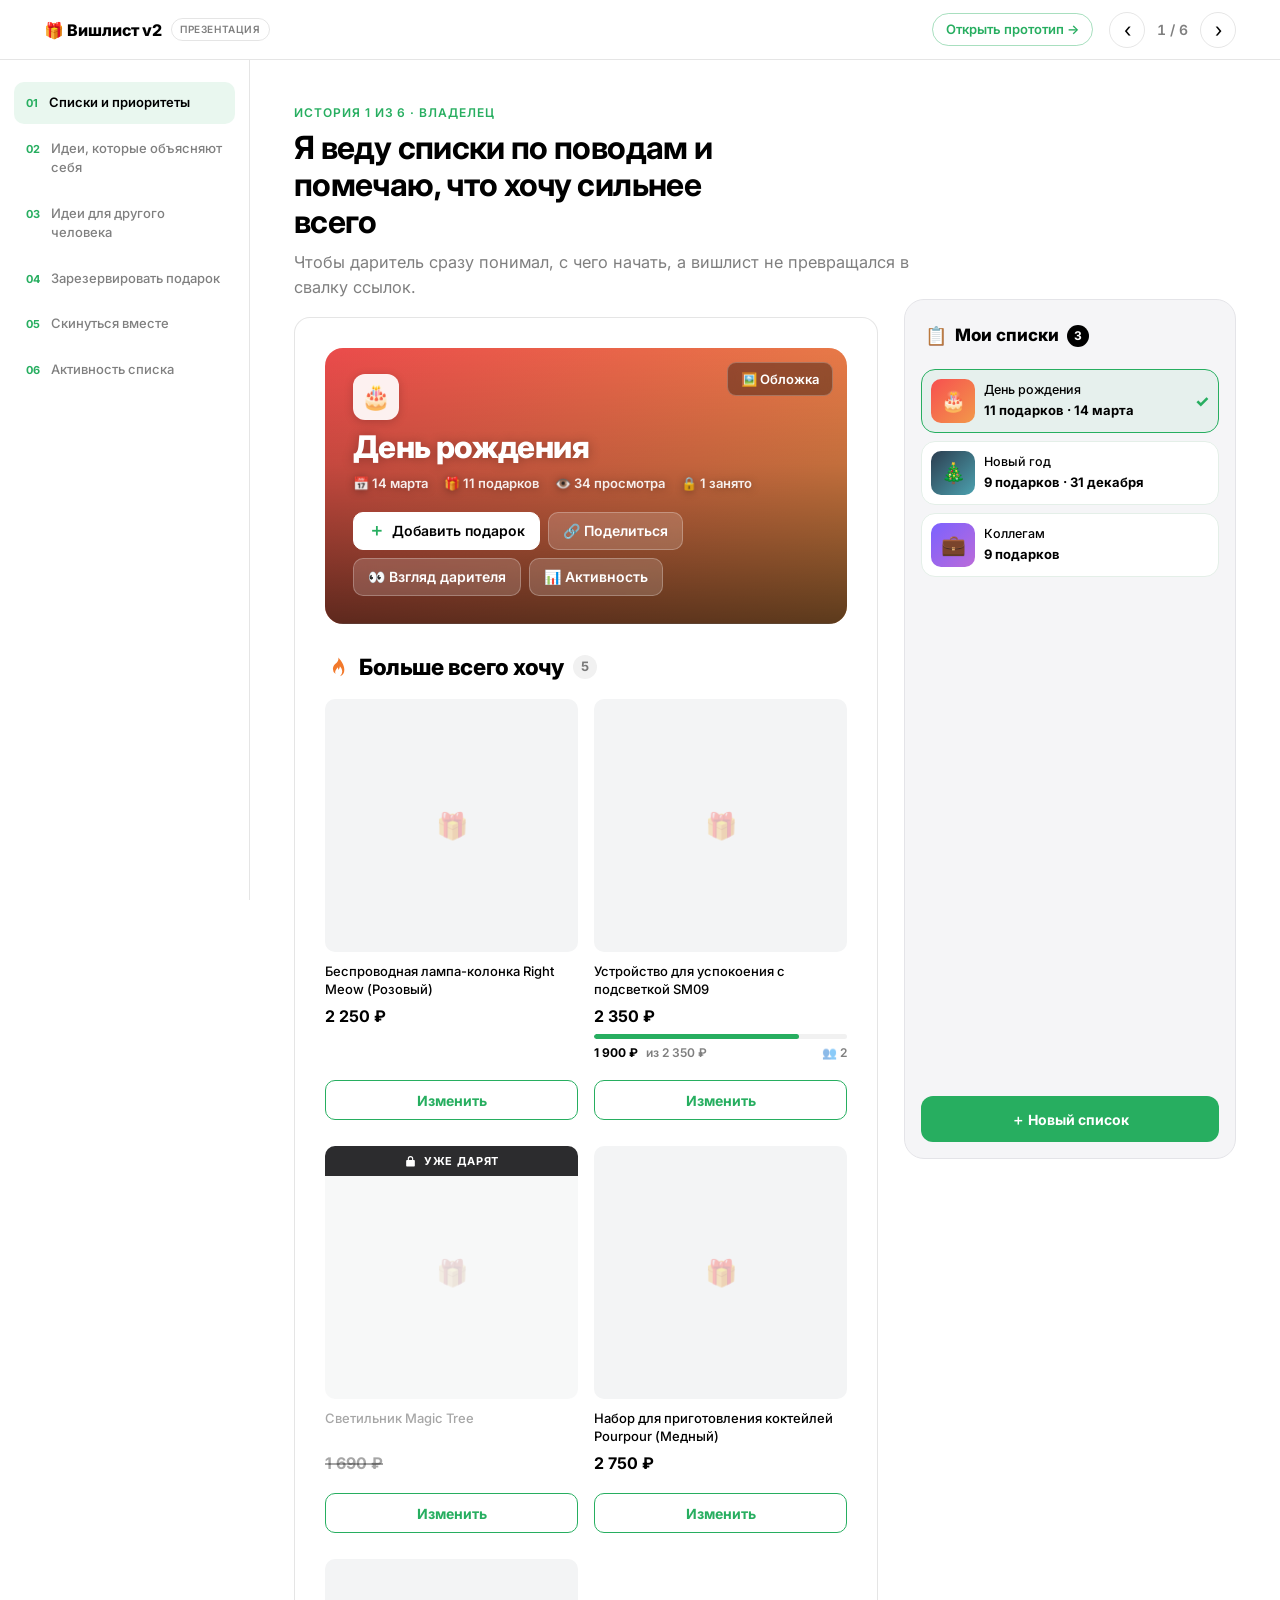
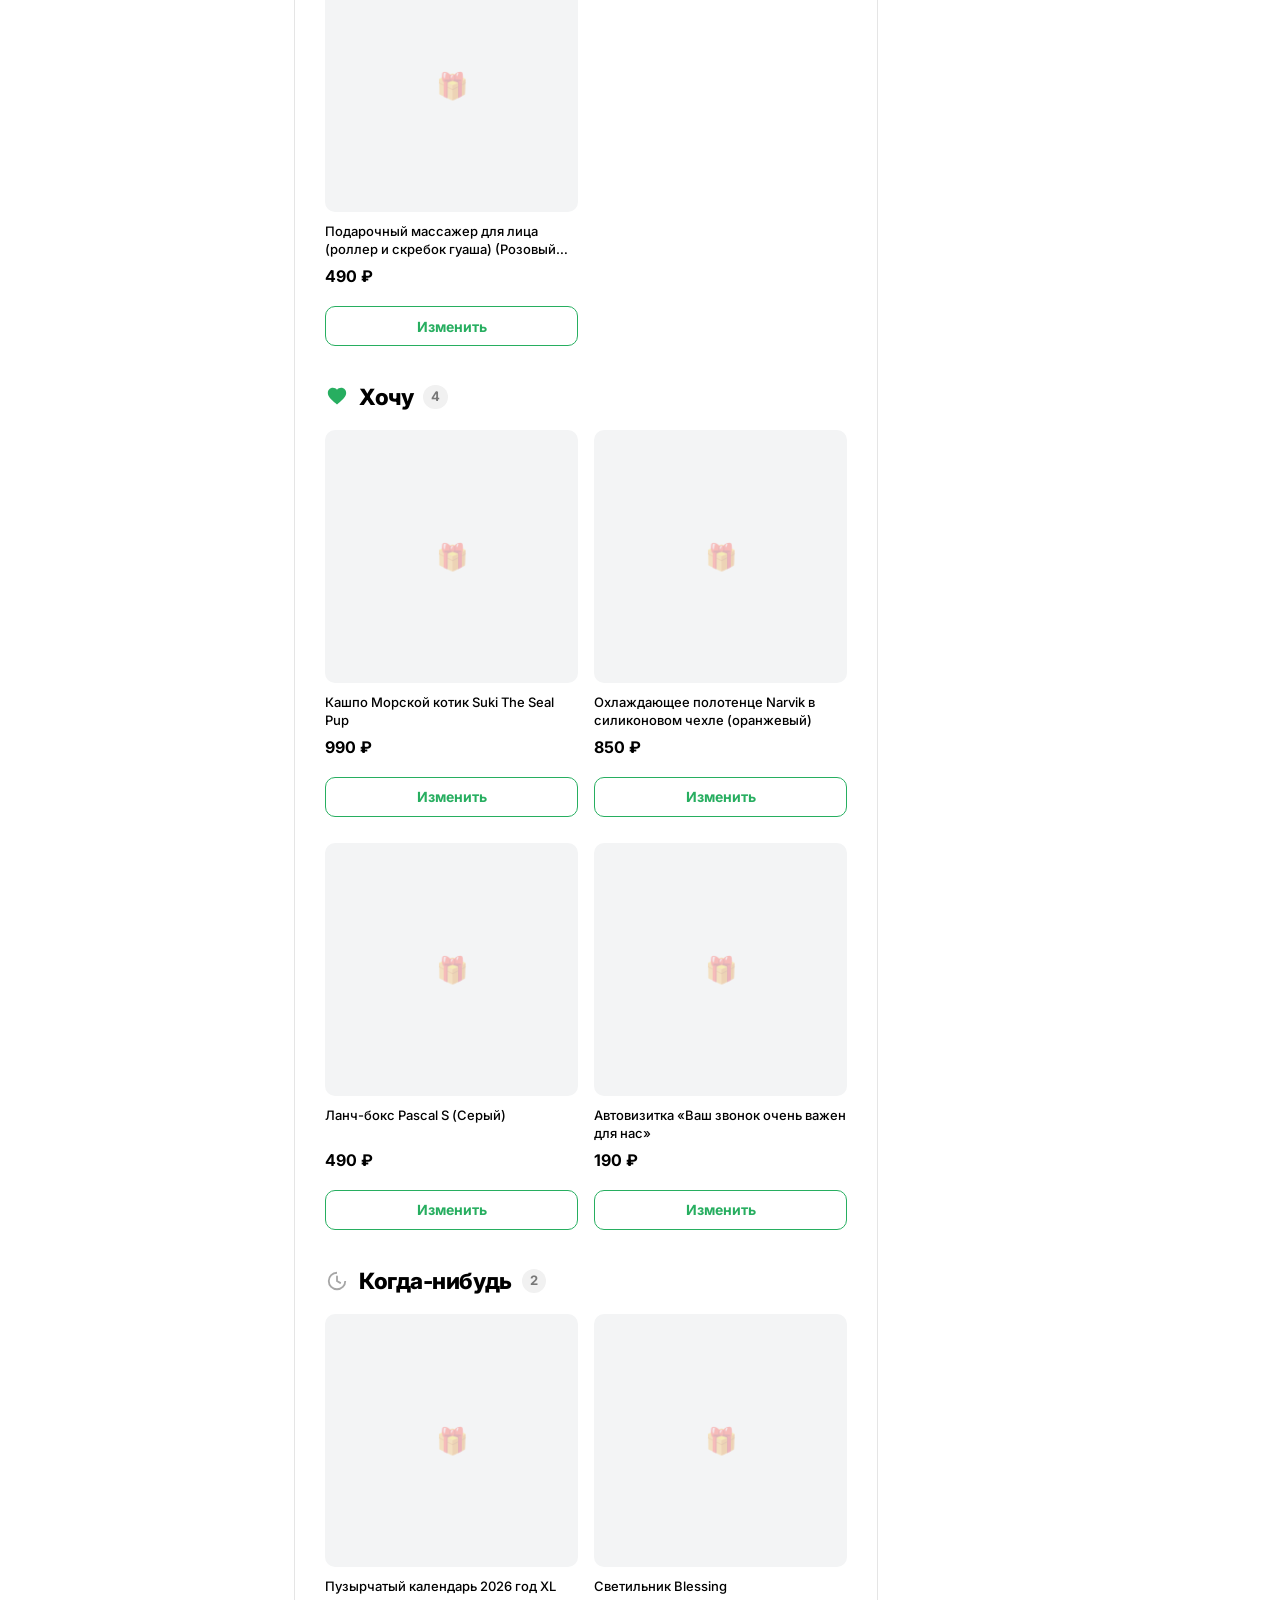
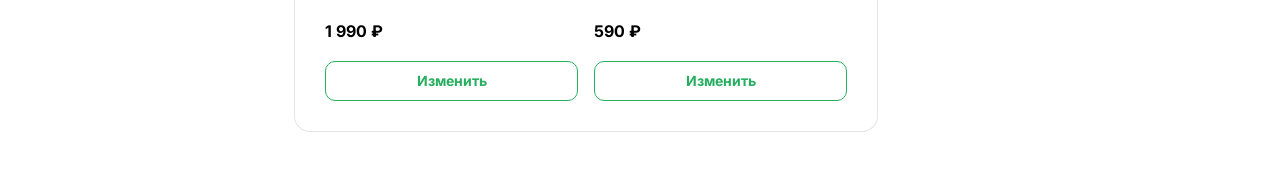
==== commit 980220e7: "Add Swiper carousels, per-item gift pools, card polish - vendor Swiper 11 for idea carousels, gradie" ====
--- a/index.html
+++ b/index.html
@@ -7,6 +7,7 @@
 <link rel="preconnect" href="https://fonts.googleapis.com">
 <link rel="preconnect" href="https://fonts.gstatic.com" crossorigin>
 <link rel="stylesheet" href="https://fonts.googleapis.com/css2?family=Inter:wght@400;500;600;700&display=swap">
+<link rel="stylesheet" href="vendor/swiper-bundle.min.css">
 <link rel="stylesheet" href="styles.css">
 <link rel="stylesheet" href="shell.css">
 </head>
@@ -14,6 +15,7 @@
 <div id="app"></div>
 <script src="pics.js"></script>
 <script src="vendor/vue.global.prod.js"></script>
+<script src="vendor/swiper-bundle.min.js"></script>
 <script src="app-core.js"></script>
 <script src="presentation.js"></script>
 </body>
--- a/styles.css
+++ b/styles.css
@@ -140,27 +140,38 @@
 }
 
 /* ───────────────────────── grids ───────────────────────── */
-.grid{display:grid;gap:22px 18px}
+.grid{display:grid;gap:26px 16px}
 .grid--2{grid-template-columns:repeat(2,1fr)}
 .grid--3{grid-template-columns:repeat(3,1fr)}
-.grid--4{grid-template-columns:repeat(4,1fr)}
+/* авто-колонки: на «Моих списках» (вся ширина) карточек влезает больше,
+   на «Идеях» (есть правая панель) — меньше, при одном и том же классе */
+.grid--4{grid-template-columns:repeat(auto-fill,minmax(196px,1fr))}
 
 /* ───────────────────────── карточка товара (как .present на сайте) ───────────────────────── */
 .present{ position:relative; display:flex; flex-direction:column; }
 .present__thumb{ border-radius:10px; background:#f3f4f5; }
-.present__info{ padding-top:11px; display:flex; flex-direction:column; gap:7px; flex:1; }
+.present__info{ padding-top:10px; display:flex; flex-direction:column; gap:6px; flex:1; }
 .present__name{
-  font-size:14px; line-height:20px; font-weight:500; color:var(--ink);
+  font-size:13px; line-height:18px; font-weight:500; color:var(--ink);
   display:-webkit-box; -webkit-line-clamp:2; -webkit-box-orient:vertical; overflow:hidden;
-  min-height:40px; transition:color .15s;
+  min-height:36px; transition:color .15s;
 }
 .present:hover .present__name{ color:var(--red); }
-.present__price{ font-weight:700; font-size:18px; }
+/* цена, старая цена и величина скидки — одной строкой, как в магазине */
+.present__price{ font-weight:700; font-size:16px; display:flex; align-items:center; gap:7px; flex-wrap:wrap; }
+.present__price .why{ margin-left:auto; }
+.present__price s{ font-weight:600; font-size:13px; color:var(--muted-2); text-decoration-thickness:1px; }
+.cut{
+  font-size:11px; font-weight:700; letter-spacing:.01em;
+  color:var(--red); background:rgba(247,79,79,.12);
+  border-radius:6px; padding:2px 6px; line-height:1.4;
+}
+.present.is-taken .cut{ background:var(--field); color:var(--muted-2); }
 .present__foot{ margin-top:auto; padding-top:12px; display:flex; flex-direction:column; gap:8px; }
 .present__media{ position:relative; }
 .present__add{
-  width:100%; height:44px; border-radius:10px;
-  background:var(--green); color:#fff; font-weight:700; font-size:16px;
+  width:100%; height:40px; border-radius:10px;
+  background:var(--green); color:#fff; font-weight:700; font-size:14px;
   display:flex; align-items:center; justify-content:center; transition:background .15s,opacity .15s;
 }
 .present__add:hover{ background:#23a259; }
@@ -187,16 +198,23 @@
 .present__add--flat{ background:transparent; color:var(--muted); font-weight:600; height:32px; }
 .present__add--flat:hover{ background:var(--field); color:var(--ink); }
 
-/* «уже дарят» — состояние карточки: приглушённое фото и полоса по низу снимка */
-.present.is-taken .present__thumb{ filter:grayscale(.55); opacity:.72; }
-.present__taken{
-  position:absolute; left:0; right:0; bottom:0; z-index:2;
-  display:flex; align-items:center; justify-content:center; gap:6px;
-  height:30px; border-radius:0 0 10px 10px;
-  background:rgba(28,28,30,.8); color:#fff;
-  font-size:11px; font-weight:700; letter-spacing:.04em; text-transform:uppercase;
-}
-.present__taken.is-mine{ background:rgba(39,174,96,.92); }
+/* «уже дарят» — лента поверх фото. Заливка плотная, без прозрачности,
+   поэтому надпись одинаково читается на светлом и тёмном снимке. */
+.present.is-taken .present__thumb{ filter:grayscale(.5); opacity:.62; }
+.present.is-taken .present__name,
+.present.is-taken .present__price{ color:var(--muted-2); }
+.present.is-taken .present__price{ text-decoration:line-through; text-decoration-thickness:1.5px; }
+.present__tape{
+  position:absolute; left:0; right:0; top:0; z-index:3;
+  display:flex; align-items:center; justify-content:center; gap:7px;
+  height:30px; border-radius:10px 10px 0 0;
+  background:#2C2C2E; color:#fff;
+  font-size:11px; font-weight:700; letter-spacing:.06em; text-transform:uppercase;
+}
+.present__tape.is-mine{ background:var(--green); }
+/* угловые кнопки уходят под ленту, чтобы не наезжать на неё */
+.present.is-taken .present__pin,
+.present.is-taken .present__dismiss{ top:38px; }
 
 .card__name{
   font-size:14px;line-height:1.3;font-weight:500;
@@ -227,38 +245,7 @@
 }
 .geo{ color:var(--red); font-weight:600; font-size:14px; white-space:nowrap; }
 
-/* ───────────────────────── переключатель списков ───────────────────────── */
-.listbar{ display:flex; align-items:center; gap:14px; min-width:0; }
-.listbar__label{ font-size:13px; font-weight:700; color:var(--muted); flex:none; }
-.listbar__scroll{ display:flex; align-items:center; gap:8px; overflow-x:auto; padding:3px; min-width:0; }
-.listbar__scroll::-webkit-scrollbar{ height:0; }
-.listtab{
-  display:inline-flex; align-items:center; gap:8px; flex:none;
-  height:42px; padding:0 16px; border-radius:999px;
-  border:1.5px solid var(--line); background:#fff;
-  font-size:14px; font-weight:600; color:var(--ink); transition:background .15s,border-color .15s,color .15s;
-}
-.listtab:hover{ background:var(--field); }
-.listtab.is-on{ background:var(--green); border-color:var(--green); color:#fff; }
-.listtab__emoji{ font-size:16px; }
-.listtab__n{
-  min-width:20px; height:20px; padding:0 5px; border-radius:999px;
-  background:rgba(0,0,0,.08); font-size:12px; font-weight:700;
-  display:inline-flex; align-items:center; justify-content:center;
-}
-.listtab.is-on .listtab__n{ background:rgba(255,255,255,.28); }
-.listtab--add{ width:42px; padding:0; justify-content:center; font-size:18px; color:var(--muted); }
-.listbar__share{
-  flex:none; margin-left:4px; height:42px; padding:0 16px; border-radius:999px;
-  border:1px solid var(--line); background:#fff; font-size:14px; font-weight:600; color:var(--ink);
-}
-.listbar__share:hover{ background:var(--field); }
-@media (max-width:600px){ .listbar{ gap:8px } .listbar__label{ display:none } }
-
 /* ───────────────────────── добавить подарок (карточка) ───────────────────────── */
-.addcard{ margin-bottom:30px; }
-.addcard.is-open{ background:var(--mint); border-radius:16px; padding:20px; max-width:520px; }
-.addcard__head{ display:flex; align-items:center; justify-content:space-between; font-weight:700; font-size:16px; margin-bottom:12px; }
 
 /* ───────────────────────── thumbnails (фото товаров) ───────────────────────── */
 .thumb{
@@ -273,8 +260,6 @@
 .thumb__img{position:absolute;inset:0;width:100%;height:100%;object-fit:cover;display:block}
 
 /* ───────────────────────── add-a-gift ───────────────────────── */
-.add__label{font-weight:700;font-size:14px}
-.add__hint{font-size:12px;color:var(--muted);margin:4px 0 10px}
 .field-row{display:flex;gap:8px}
 .field{
   flex:1;min-width:0;height:44px;padding:0 14px;
@@ -285,7 +270,7 @@
 .field:focus{outline:none;border-color:var(--ink)}
 .field::placeholder{color:var(--muted-2)}
 
-.preview{margin-top:12px;background:#fff;border:1px solid var(--line);border-radius:var(--radius);padding:12px}
+.preview{margin-top:16px;background:var(--field);border-radius:var(--radius);padding:14px}
 .preview__row{display:flex;gap:10px;align-items:center;margin-bottom:10px}
 .preview__tiers{display:flex;gap:6px;align-items:center;margin-bottom:10px;flex-wrap:wrap}
 .tchip{
@@ -301,13 +286,32 @@
 .ideas-mini{margin-top:20px;padding-top:16px;border-top:1px solid rgba(0,0,0,.09)}
 .ideas-mini .grid{margin-top:10px}
 
-/* ───────────────────────── reason chips ───────────────────────── */
-.reason{
-  font-size:11.5px;font-weight:600;color:var(--green);
-  background:rgba(39,174,96,.1);border-radius:999px;
-  padding:4px 9px;align-self:flex-start;line-height:1.3;
-}
-.reason--gold{color:var(--gold);background:var(--gold-soft)}
+/* ── «почему это здесь» ──
+   Шесть разных фраз в ряду шумели независимо от оформления. Оставляем
+   у цены незаметный значок, а сам текст показываем по наведению. */
+.why{
+  display:inline-flex; align-items:center; position:relative;
+  color:var(--muted-2); line-height:0; cursor:help;
+  transition:color .15s;
+}
+.why:hover, .why:focus-visible{ color:var(--green); outline:none; }
+/* прижата к правому краю карточки: у каруселей overflow:hidden,
+   а центрированная подсказка вылезала бы за дорожку и обрезалась */
+.why__tip{
+  position:absolute; bottom:calc(100% + 9px); right:-4px;
+  z-index:20; width:max-content; max-width:186px;
+  background:#2C2C2E; color:#fff; border-radius:9px; padding:7px 10px;
+  font-size:12px; font-weight:500; line-height:1.35; letter-spacing:0; text-align:left;
+  box-shadow:0 6px 20px rgba(0,0,0,.24);
+  opacity:0; pointer-events:none; transform:translateY(3px);
+  transition:opacity .15s, transform .15s;
+}
+.why__tip::after{
+  content:""; position:absolute; top:100%; right:12px;
+  border:5px solid transparent; border-top-color:#2C2C2E;
+}
+.why:hover .why__tip,
+.why:focus-visible .why__tip{ opacity:1; transform:translateY(0); }
 
 /* ───────────────────────── search + filters ───────────────────────── */
 .searchbar{position:relative;margin-bottom:16px}
@@ -398,18 +402,19 @@
 .dd__add .btn{ flex:none; padding:0 14px; }
 
 /* переключатель «кому подбираем» рядом с заголовком */
-/* часть заголовка: тот же кегль, кликабельность — цвет, подложка и каретка */
+/* часть заголовка: тот же кегль, кликабельность — цвет, пунктир и каретка */
 .whoswitch{
   display:inline-flex; align-items:center; gap:9px;
-  padding:3px 12px 4px; border-radius:12px;
-  font:inherit; color:var(--green); background:rgba(39,174,96,.09);
-  transition:background .15s;
+  padding:0; background:none;
+  font:inherit; color:var(--green);
+  border-bottom:2px dotted rgba(39,174,96,.5);
+  transition:border-color .15s, opacity .15s;
 }
 .whoswitch > span{ display:inline-flex; align-items:center; gap:9px; }
-.whoswitch:hover{ background:rgba(39,174,96,.17); }
+.whoswitch:hover{ border-bottom-color:var(--green); }
 .whoswitch .dd__caret{ font-size:.5em; color:inherit; opacity:.8; }
-.whoswitch.is-other{ color:#7B61FF; background:rgba(123,97,255,.1); }
-.whoswitch.is-other:hover{ background:rgba(123,97,255,.19); }
+.whoswitch.is-other{ color:#7B61FF; border-bottom-color:rgba(123,97,255,.5); }
+.whoswitch.is-other:hover{ border-bottom-color:#7B61FF; }
 /* фиксированный px: em считался бы от собственного font-size и схлопывал кружок */
 .whoswitch .who__ava{ width:30px; height:30px; font-size:14px; }
 .who__ava{
@@ -456,15 +461,42 @@
 }
 .carousel__all{ font-size:14px; font-weight:600; color:var(--green); flex:none; }
 .carousel__head:hover .carousel__all{ text-decoration:underline; }
-.carousel__track{
-  display:flex; gap:18px; overflow-x:auto; padding-bottom:8px;
-  scroll-snap-type:x proximity; scrollbar-width:thin;
-}
-.carousel__track::-webkit-scrollbar{ height:6px; }
-.carousel__track::-webkit-scrollbar-thumb{ background:#dcdfe2; border-radius:3px; }
-.carousel__card{ width:200px; flex:none; scroll-snap-align:start; }
+/* Swiper: край дорожки не обрезается, а растворяется — градиентная маска
+   появляется только с той стороны, куда ещё можно листать */
+.carousel__box{ position:relative; --fade-l:0px; --fade-r:0px; }
+.carousel__box.has-prev{ --fade-l:64px; }
+.carousel__box.has-next{ --fade-r:64px; }
+.carousel__swiper{
+  width:100%; overflow:hidden; padding-bottom:2px;
+  -webkit-mask-image:linear-gradient(to right,
+    transparent 0, #000 var(--fade-l),
+    #000 calc(100% - var(--fade-r)), transparent 100%);
+  mask-image:linear-gradient(to right,
+    transparent 0, #000 var(--fade-l),
+    #000 calc(100% - var(--fade-r)), transparent 100%);
+}
+.carousel__swiper .swiper-wrapper{ align-items:stretch; }
+.carousel__card{ width:200px; height:auto; display:flex; }
+.carousel__card > *{ width:100%; }
+
+/* стрелки — поверх крайних карточек, вне потока, чтобы не съедать ширину */
+.cnav{
+  position:absolute; top:38%; z-index:4; transform:translateY(-50%);
+  width:38px; height:38px; border-radius:50%;
+  background:#fff; color:var(--ink); font-size:20px; line-height:1;
+  box-shadow:0 2px 12px rgba(0,0,0,.18);
+  display:flex; align-items:center; justify-content:center;
+  opacity:0; transition:opacity .15s, background .15s;
+}
+.carousel__box:hover .cnav{ opacity:1; }
+.cnav:hover{ background:var(--field); }
+.cnav--prev{ left:-13px; }
+.cnav--next{ right:-13px; }
+.cnav.is-off{ opacity:0 !important; pointer-events:none; }
+@media (hover:none){ .cnav{ display:none; } }
+
 .carousel__more{
-  width:172px; flex:none; align-self:stretch;
+  width:100%; align-self:stretch; min-height:100%;
   border:1.5px dashed var(--line); border-radius:12px;
   display:flex; flex-direction:column; align-items:center; justify-content:center; gap:10px;
   color:var(--muted); font-weight:700; font-size:14px; text-align:center; line-height:1.3;
@@ -490,7 +522,6 @@
 }
 
 /* ───────────────────────── shared list / reserve rows ───────────────────────── */
-.sharehead{display:flex;gap:13px;align-items:center;margin-bottom:24px}
 .rlist{display:flex;flex-direction:column;gap:12px}
 .rrow{
   display:flex;gap:15px;
@@ -639,3 +670,51 @@
 .coverdrop input{ display:none; }
 .coverdrop__ic{ font-size:22px; }
 .coverdrop em{ display:block; font-style:normal; font-size:12px; font-weight:500; color:var(--muted); margin-top:2px; }
+
+.sharenote{
+  display:flex; align-items:center; gap:8px;
+  font-size:13px; font-weight:600; color:var(--muted);
+  background:var(--field); border-radius:10px; padding:11px 14px; margin:-8px 0 26px;
+}
+
+/* ───────────────────── модалка «Новый список» ───────────────────── */
+.listava{
+  width:48px; height:48px; flex:none; border-radius:12px;
+  background-size:cover; background-position:center;
+  display:flex; align-items:center; justify-content:center; font-size:24px;
+  box-shadow:inset 0 0 0 1px rgba(0,0,0,.06);
+}
+.emochip{
+  width:44px; height:44px; border-radius:11px; font-size:21px;
+  border:1.5px solid var(--line); background:#fff;
+  display:flex; align-items:center; justify-content:center;
+  transition:border-color .15s, background .15s;
+}
+.emochip:hover{ background:var(--field); }
+.emochip.is-on{ border-color:var(--green); background:rgba(39,174,96,.1); }
+
+/* ───────────────────── совместный сбор на карточке ───────────────────── */
+.fund{ display:flex; flex-direction:column; gap:5px; }
+.fund__track{ height:5px; border-radius:3px; background:var(--field); overflow:hidden; }
+.fund__fill{ height:100%; border-radius:3px; background:var(--green); transition:width .3s; }
+.fund__nums{
+  display:flex; align-items:center; gap:8px;
+  font-size:12px; font-weight:600; color:var(--muted);
+}
+.fund__nums b{ color:var(--ink); font-weight:700; }
+.fund__who{ margin-left:auto; flex:none; }
+.poolempty{
+  font-size:13px; color:var(--muted); background:var(--field);
+  border-radius:10px; padding:12px 14px; margin-bottom:4px;
+}
+
+/* основное действие + иконка «скинуться» в одну строку */
+.actrow{ display:flex; gap:8px; align-items:stretch; }
+.actrow .present__add{ flex:1; min-width:0; }
+.iconbtn{
+  flex:none; width:40px; height:40px; border-radius:10px;
+  border:1.5px solid var(--green); background:#fff; color:var(--green);
+  display:flex; align-items:center; justify-content:center;
+  transition:background .15s, color .15s;
+}
+.iconbtn:hover{ background:var(--green); color:#fff; }
--- a/shell.css
+++ b/shell.css
@@ -93,16 +93,18 @@
 .ms-back:hover{ text-decoration:underline; }
 .ms-crumb-note{ color:var(--muted); font-size:13px; }
 
-.ms-listbar{ padding:16px clamp(18px,3vw,40px) 0; }
 
 .ms-body{ flex:1; padding:20px clamp(18px,3vw,40px) 72px; }
 .ms-body--rail{ display:grid; grid-template-columns:minmax(0,1fr) 332px; gap:26px; align-items:start; }
+.ms-body--rail > div:first-child{ min-width:0; }
 
 /* ── правая панель «Вишлист» — как на сайте ── */
 .wl-rail{
   position:sticky; top:20px;
+  /* до нижней кромки окна: 20px сверху + 20px воздуха снизу */
+  height:calc(100vh - 40px);
   background:#EAF7F0; border:1px solid #CDE9DB; border-radius:20px; padding:16px;
-  display:flex; flex-direction:column; gap:12px;
+  display:flex; flex-direction:column; gap:12px; overflow:hidden;
 }
 .wl-rail__head{ display:flex; align-items:center; gap:8px; }
 .wl-rail__switch{
@@ -121,15 +123,29 @@
 .wl-rail__switch.is-static{ cursor:default; padding-left:4px; }
 .wl-rail__switch.is-static:hover{ background:transparent; }
 
+/* режим «Мои списки»: панель заменяет верхние вкладки */
+.wl-rail--lists{ background:#F5F5F7; border-color:#E4E4E8; }
+.wl-rail--lists .wl-rail__switch b{ background:var(--ink); }
+.wl-rail__row--list{ width:100%; text-align:left; transition:border-color .15s, background .15s; }
+.wl-rail__row--list:hover{ border-color:var(--muted-2); }
+.wl-rail__row--list.is-on{ border-color:var(--green); background:rgba(39,174,96,.07); }
+.wl-rail__cover{
+  width:44px; height:44px; flex:none; border-radius:10px;
+  background-size:cover; background-position:center;
+  display:flex; align-items:center; justify-content:center; font-size:20px;
+}
+.wl-rail__dot{ flex:none; color:var(--green); font-weight:800; }
+
 /* режим подборки для другого человека */
 .wl-rail--pick{ background:#F4F1FB; border-color:#DED6F3; }
 .wl-rail--pick .wl-rail__switch b{ background:#7B61FF; }
 .wl-rail--pick .wl-rail__row{ border-color:#E6E0F5; }
+.wl-rail--pick .wl-rail__mark{ color:#7B61FF; }
 .wl-rail__empty{
   font-size:13px; color:var(--muted); text-align:center; line-height:1.5;
   border:1px dashed #DED6F3; border-radius:14px; padding:22px 14px; background:rgba(255,255,255,.5);
 }
-.wl-rail__mark{ margin-left:8px; font-size:11px; font-weight:700; color:#7B61FF; }
+.wl-rail__mark{ margin-left:8px; font-size:11px; font-weight:700; color:var(--muted-2); }
 .wl-rail__x{
   flex:none; width:24px; height:24px; border-radius:50%;
   color:var(--muted-2); font-size:12px;
@@ -138,6 +154,7 @@
 }
 .wl-rail__row:hover .wl-rail__x{ opacity:1; }
 .wl-rail__x:hover{ background:var(--field); color:var(--ink); }
+@media (hover:none){ .wl-rail__x{ opacity:1; } }
 .wl-rail__open{
   height:46px; border-radius:12px; background:var(--green); color:#fff;
   font-weight:700; font-size:14px;
@@ -145,12 +162,31 @@
 }
 .wl-rail__open:hover{ filter:brightness(1.05); }
 .wl-rail--pick .wl-rail__open{ background:#7B61FF; }
-.wl-rail__list{ display:flex; flex-direction:column; gap:8px; max-height:52vh; overflow-y:auto; }
+.wl-rail__list{
+  display:flex; flex-direction:column; gap:8px;
+  flex:1; min-height:0; overflow-y:auto; margin:0 -4px; padding:2px 4px;
+}
+.wl-rail__list::-webkit-scrollbar{ width:6px; }
+.wl-rail__list::-webkit-scrollbar-thumb{ background:rgba(0,0,0,.14); border-radius:3px; }
+.wl-rail__open{ flex:none; }
+.wl-rail__thumb{ width:44px; height:44px; flex:none; border-radius:8px; }
 .wl-rail__row{
   display:flex; align-items:center; gap:9px;
   background:#fff; border:1px solid #E4EFE8; border-radius:14px; padding:9px;
-}
-.wl-rail__grip{ color:#c7d3cb; font-size:12px; flex:none; letter-spacing:-3px; }
+  transition:opacity .12s, box-shadow .12s, transform .12s;
+}
+/* перетаскивание порядка */
+.wl-rail__grip{
+  flex:none; color:#c8d2cc; font-size:12px; letter-spacing:-3px; padding:0 1px;
+  cursor:grab; transition:color .15s;
+}
+.wl-rail__row:hover .wl-rail__grip{ color:var(--muted-2); }
+.wl-rail__row:active .wl-rail__grip{ cursor:grabbing; }
+.wl-rail__row.is-dragging{ opacity:.4; }
+.wl-rail__row.is-over{
+  box-shadow:0 0 0 2px var(--green); transform:translateY(1px);
+}
+.wl-rail--pick .wl-rail__row.is-over{ box-shadow:0 0 0 2px #7B61FF; }
 .wl-rail__meta{ min-width:0; flex:1; }
 .wl-rail__name{
   font-size:12.5px; font-weight:500; line-height:1.25;
@@ -175,6 +211,14 @@
   height:60px; padding:0 clamp(16px,4vw,44px);
   display:flex; align-items:center; justify-content:space-between; gap:16px;
 }
+.deck__stagebody--rail{
+  display:grid; grid-template-columns:minmax(0,1fr) 332px; gap:26px; align-items:start;
+}
+.deck__stagebody--rail > .screen{ min-width:0; }
+@media (max-width:1100px){
+  .deck__stagebody--rail{ grid-template-columns:minmax(0,1fr); }
+  .deck__stagebody--rail .wl-rail{ display:none; }
+}
 .deck__switch{
   margin-left:auto; font-size:13px; font-weight:600; color:var(--green);
   padding:6px 13px; border-radius:999px; border:1px solid rgba(39,174,96,.4);
@@ -218,7 +262,6 @@
   letter-spacing:-.02em; line-height:1.15; max-width:22ch;
 }
 .deck__stage .story-sub{ margin-top:10px; color:var(--muted); font-size:1.02rem; max-width:62ch; }
-.deck__listbar{ margin-top:22px; }
 .deck__stage .screen{
   margin-top:18px; background:#fff; border:1px solid var(--line);
   border-radius:16px; padding:clamp(18px,3vw,30px);
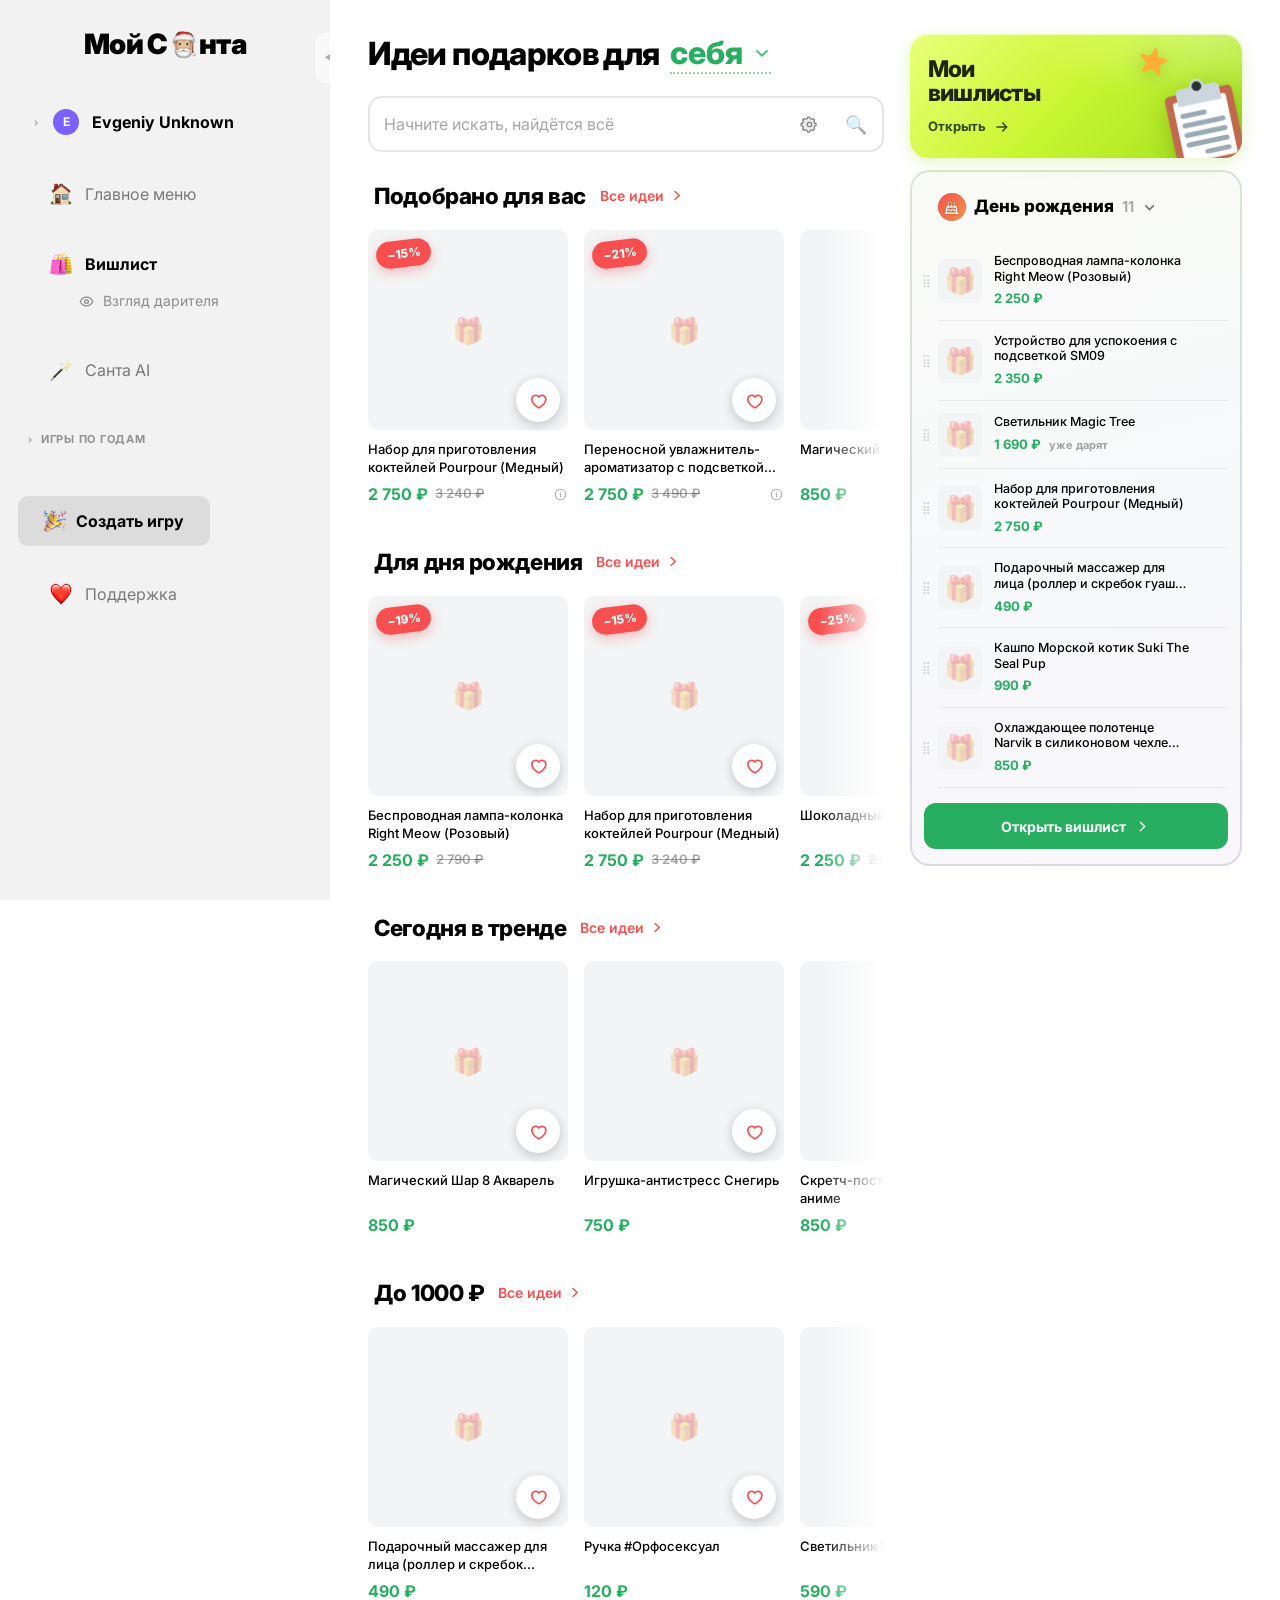
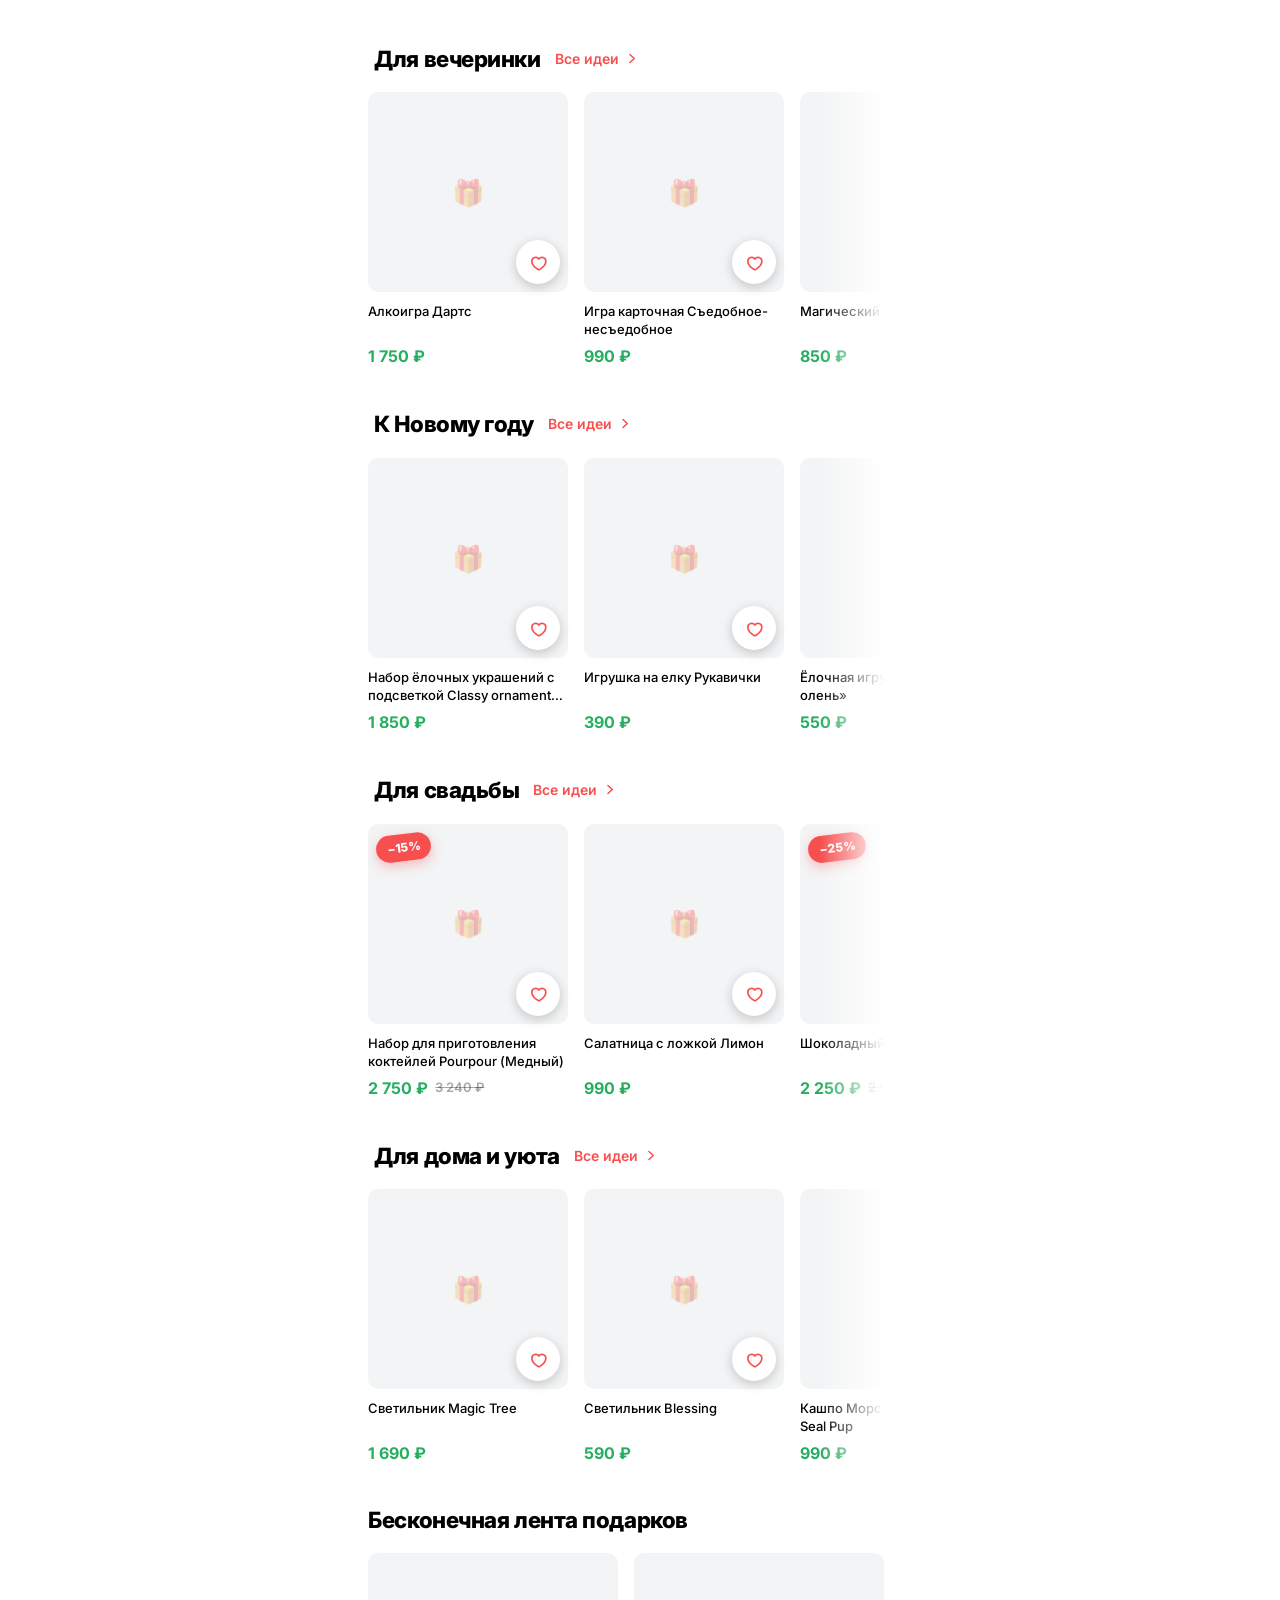
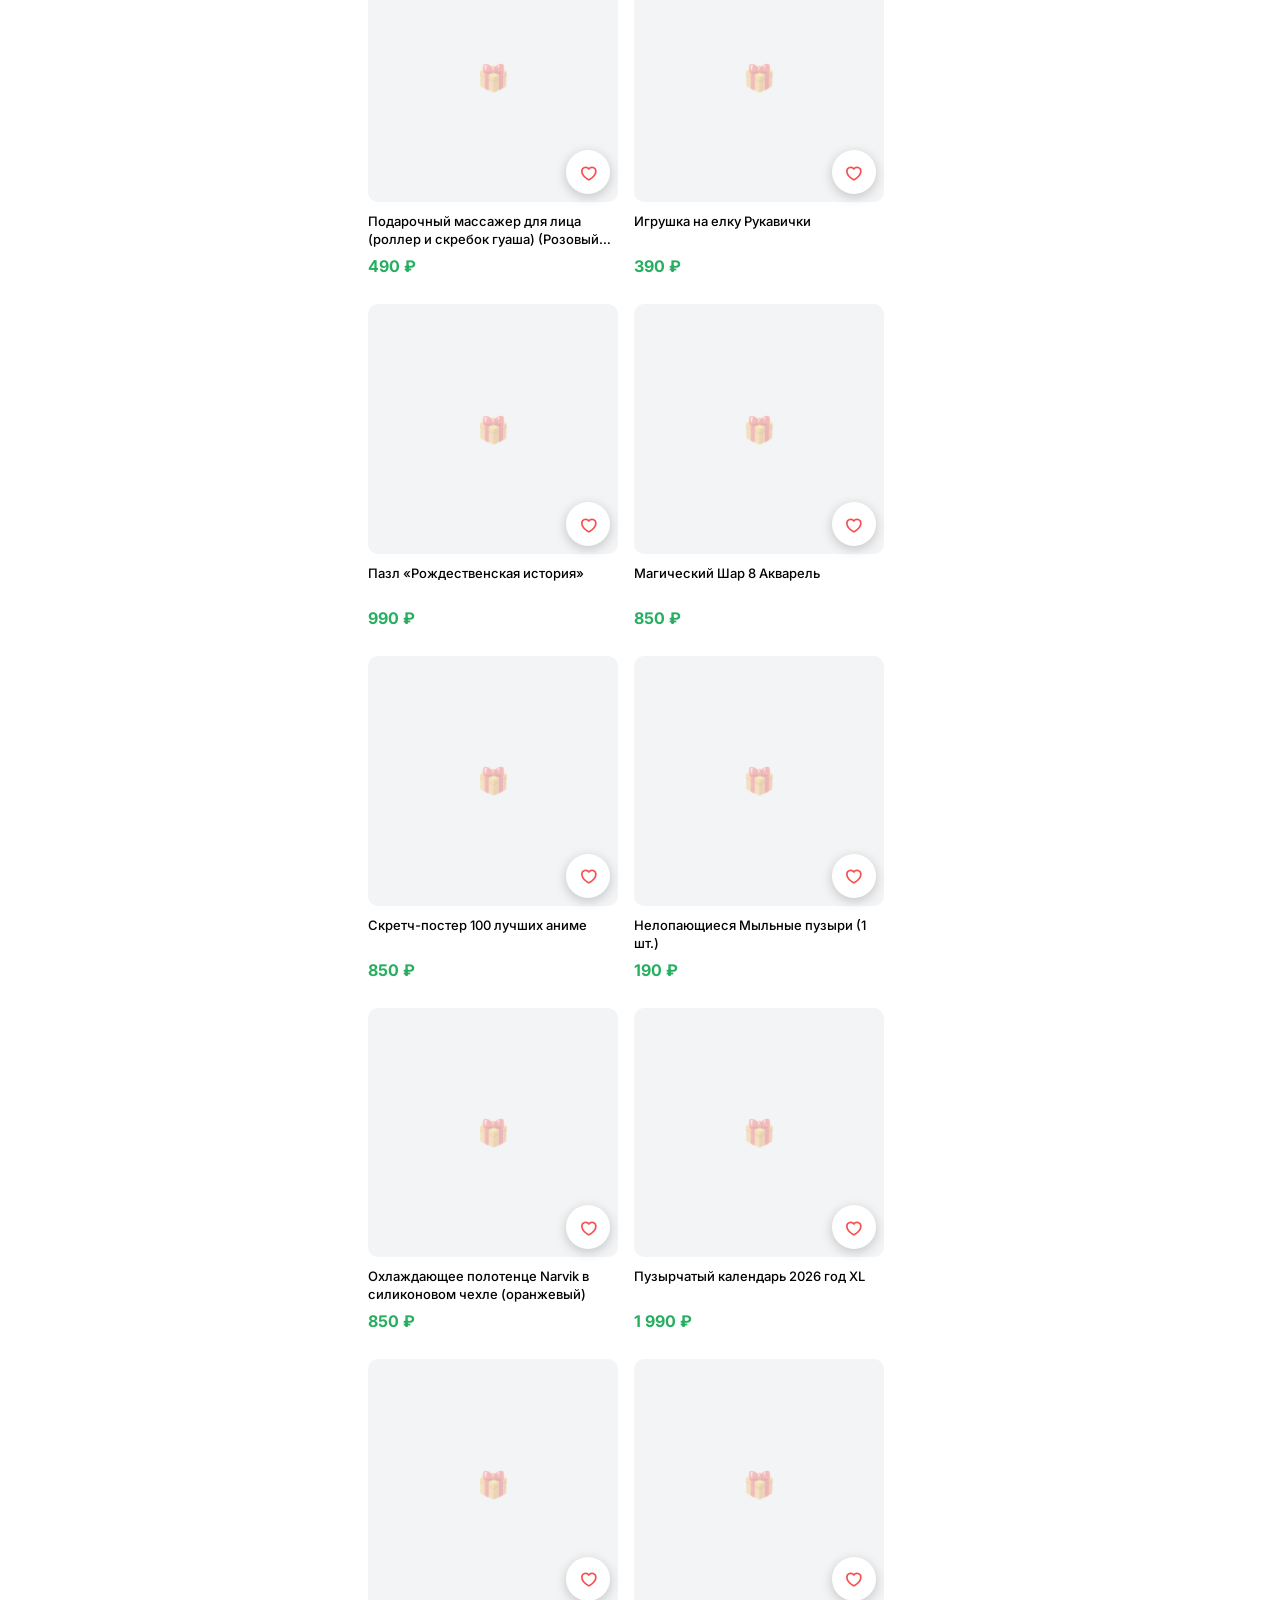
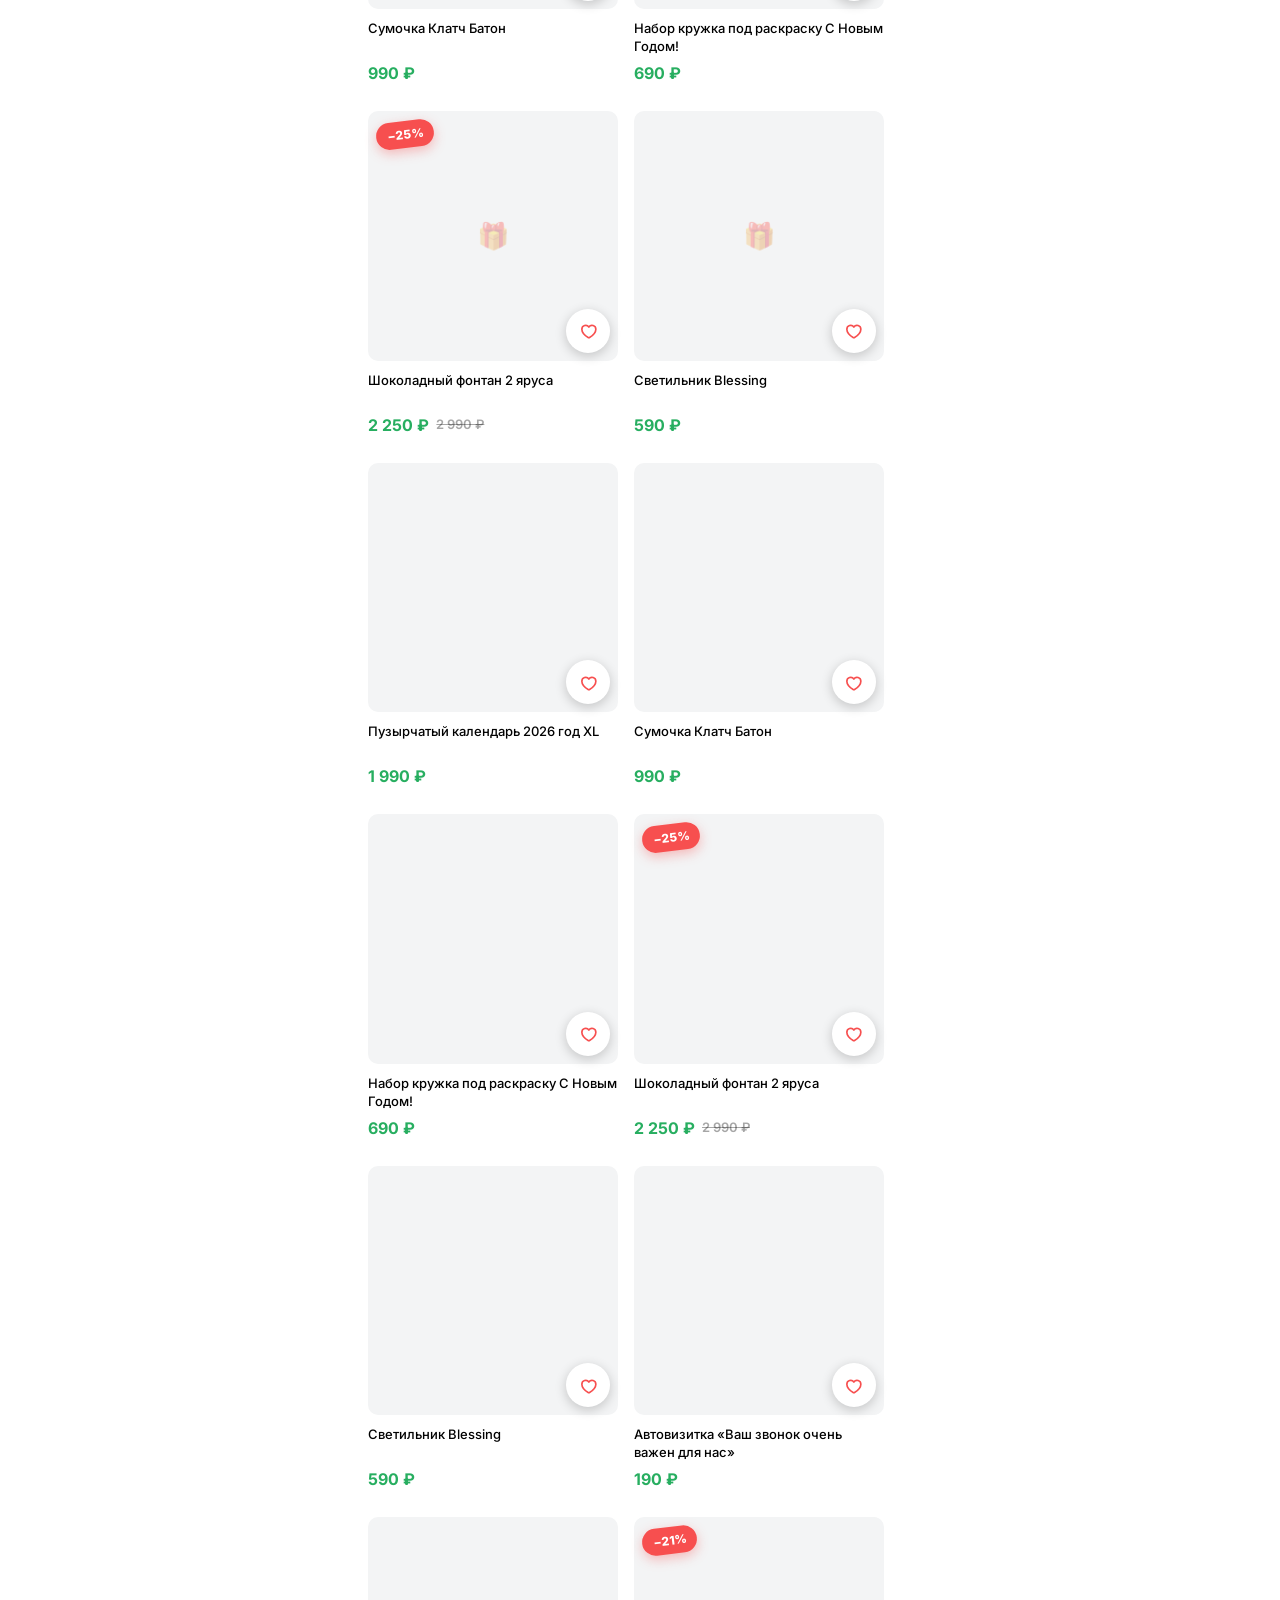
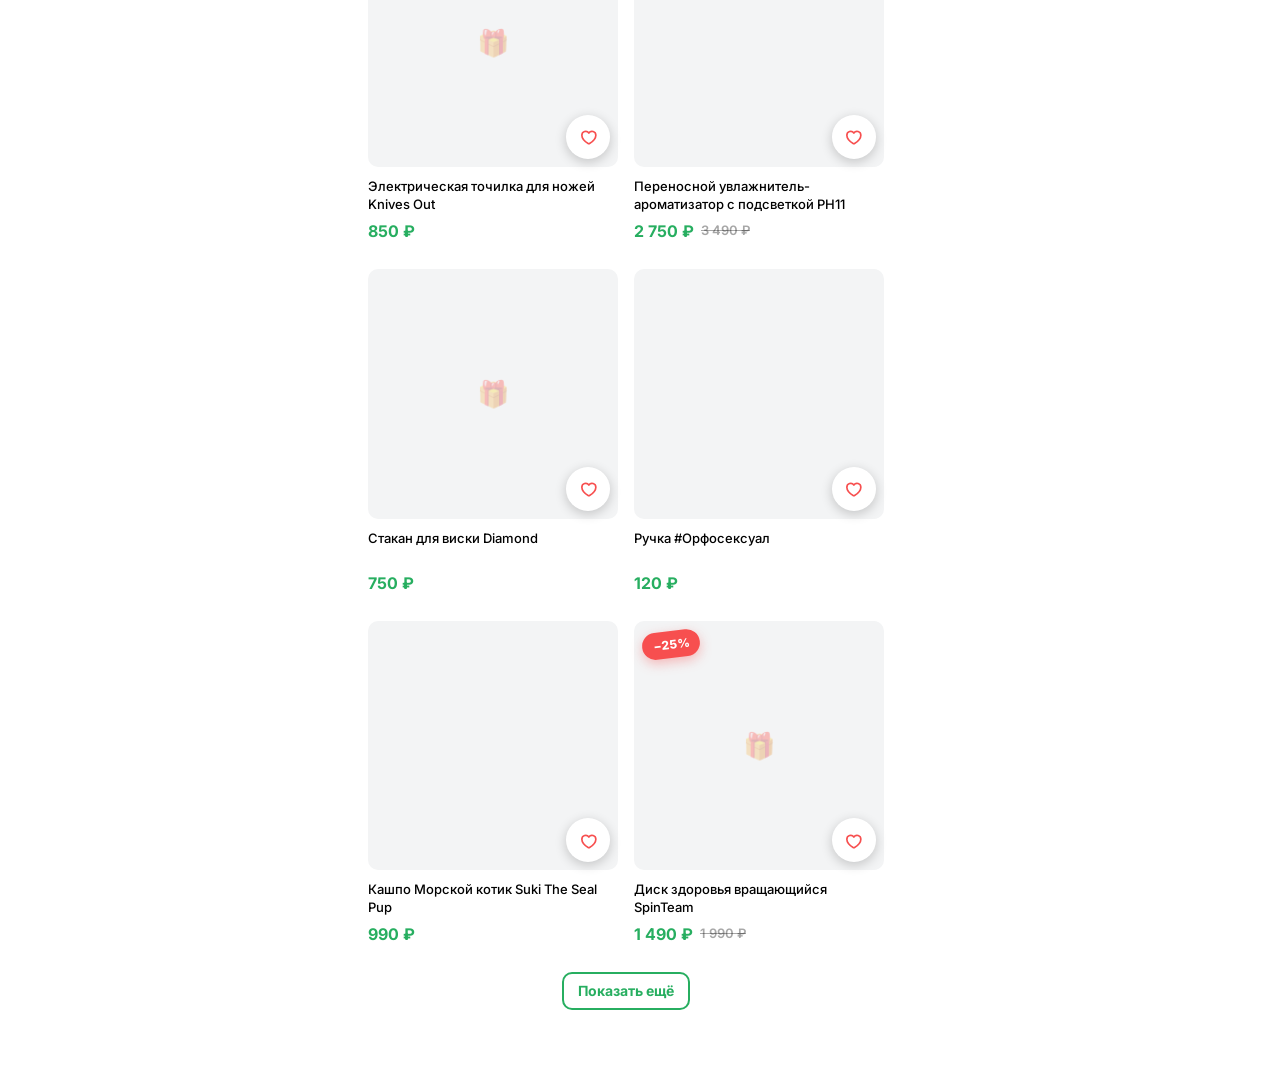
==== commit 79492d3b: "Serve the prototype at the root, presentation at /presentation/ Co-Authored-By: Claude Opus 5 <norep" ====
--- a/index.html
+++ b/index.html
@@ -3,7 +3,7 @@
 <head>
 <meta charset="utf-8">
 <meta name="viewport" content="width=device-width, initial-scale=1">
-<title>Вишлист v2 — презентация</title>
+<title>Вишлист v2 — интерактивный прототип</title>
 <link rel="preconnect" href="https://fonts.googleapis.com">
 <link rel="preconnect" href="https://fonts.gstatic.com" crossorigin>
 <link rel="stylesheet" href="https://fonts.googleapis.com/css2?family=Inter:wght@400;500;600;700&display=swap">
@@ -17,6 +17,6 @@
 <script src="vendor/vue.global.prod.js"></script>
 <script src="vendor/swiper-bundle.min.js"></script>
 <script src="app-core.js"></script>
-<script src="presentation.js"></script>
+<script src="prototype.js"></script>
 </body>
 </html>
--- a/styles.css
+++ b/styles.css
@@ -11,6 +11,7 @@
   --muted-2:rgba(0,0,0,.35);
   --line:rgba(0,0,0,.1);
   --field:#f1f1f1;
+  --price:#27AE60;   /* цена — тем же зелёным, что и действия */
   --gold:#B07D22;
   --gold-soft:#F5ECDA;
   --radius:10px;
@@ -71,30 +72,88 @@
 /* ───────────────────────── шапка списка ───────────────────────── */
 .hero{
   position:relative; overflow:hidden; border-radius:18px; margin-bottom:26px;
-  min-height:264px; display:flex; align-items:flex-end;
+  min-height:308px; display:flex; align-items:flex-end;
   background-size:cover; background-position:center; background-repeat:no-repeat;
 }
-/* затемнение снизу — чтобы текст читался на любой картинке */
+/* Затемнение уводим влево: текст читается, а правая половина обложки
+   остаётся светлой — там лежит веер из подарков. */
 .hero__scrim{
   position:absolute; inset:0;
-  background:linear-gradient(180deg,rgba(0,0,0,.05) 0%,rgba(0,0,0,.2) 42%,rgba(0,0,0,.62) 100%);
-}
-.hero__body{ position:relative; z-index:1; padding:26px 28px 28px; width:100%; color:#fff; }
+  background:
+    linear-gradient(180deg,rgba(0,0,0,.04) 0%,rgba(0,0,0,.18) 42%,rgba(0,0,0,.58) 100%),
+    linear-gradient(90deg,rgba(0,0,0,.34) 0%,rgba(0,0,0,.12) 46%,rgba(0,0,0,0) 68%);
+}
+
+/* ── веер из подарков вишлиста ── */
+.hero__fan{
+  position:absolute; right:0; top:0; z-index:1;
+  display:flex; align-items:flex-start; pointer-events:none;
+}
+.hero__fancard{
+  width:94px; height:94px; flex:none; margin-left:-30px;
+  border-radius:14px; overflow:hidden; background:#fff;
+  box-shadow:0 10px 26px rgba(0,0,0,.26), 0 0 0 3px rgba(255,255,255,.8);
+}
+/* лёгкий разворот, чтобы стопка выглядела разложенной от руки */
+.hero__fancard.i0{ transform:rotate(-8deg) translateY(16px); z-index:4; }
+.hero__fancard.i1{ transform:rotate(-3deg) translateY(6px); z-index:3; }
+.hero__fancard.i2{ transform:rotate(3deg) translateY(12px); z-index:2; }
+.hero__fancard.i3{ transform:rotate(8deg) translateY(2px) translateX(14px); z-index:1; }
+.hero__fancard .thumb{ border-radius:0; }
+/* пустой вишлист — вместо веера крупный значок */
+.hero__fanempty{
+  display:flex; align-items:center; justify-content:center;
+  margin:18px 30px 0 0;
+  width:92px; height:92px; border-radius:50%;
+  background:rgba(255,255,255,.16); color:rgba(255,255,255,.75);
+  border:2px dashed rgba(255,255,255,.4);
+}
+@media (max-width:880px){ .hero__fan{ display:none; } }
+.hero__body{ position:relative; z-index:2; padding:26px 28px 28px; width:100%; color:#fff; }
+/* в подборке место значка списка занимает аватарка человека */
+.hero__ava{
+  display:inline-flex; align-items:center; justify-content:center;
+  width:46px; height:46px; border-radius:50%; margin-bottom:10px;
+  color:#fff; font-size:19px; font-weight:800;
+  box-shadow:0 2px 10px rgba(0,0,0,.18), 0 0 0 3px rgba(255,255,255,.5);
+}
 .hero__emoji{
   display:inline-flex; align-items:center; justify-content:center;
-  width:46px; height:46px; border-radius:12px; font-size:24px; margin-bottom:10px;
+  width:46px; height:46px; border-radius:50%; font-size:24px; margin-bottom:10px;
   background:rgba(255,255,255,.92); box-shadow:0 2px 10px rgba(0,0,0,.18);
 }
+/* дата стоит у названия, а не в ряду цифр: это свойство самого вишлиста,
+   а не показатель вроде просмотров */
+/* заголовок и цифры не должны заезжать под веер, кнопки — могут: они ниже */
+.hero__head{ display:flex; align-items:center; gap:12px; flex-wrap:wrap; max-width:62%; }
 .hero__title{
   font-size:clamp(1.5rem,2.6vw,1.95rem); font-weight:800; letter-spacing:-.02em;
   line-height:1.15; text-shadow:0 1px 12px rgba(0,0,0,.3);
 }
+.hero__date{
+  display:inline-flex; align-items:center; gap:6px; flex:none;
+  height:28px; padding:0 12px 0 10px; border-radius:999px;
+  background:rgba(255,255,255,.2); color:#fff;
+  border:1px solid rgba(255,255,255,.32); backdrop-filter:blur(6px);
+  font-size:13px; font-weight:700; white-space:nowrap;
+  text-shadow:0 1px 6px rgba(0,0,0,.28);
+}
+.hero__date .uiicon{ opacity:.85; }
 .hero__meta{
-  display:flex; flex-wrap:wrap; gap:6px 16px; margin-top:8px;
+  display:flex; flex-wrap:wrap; align-items:center; gap:4px 0; margin-top:8px; max-width:62%;
   font-size:13px; font-weight:600; color:rgba(255,255,255,.9);
   text-shadow:0 1px 8px rgba(0,0,0,.35);
 }
-.hero__acts{ display:flex; flex-wrap:wrap; gap:8px; margin-top:18px; }
+/* факты разделяем точкой, а не пустотой — так строка читается как одна */
+.hero__meta > span{ display:inline-flex; align-items:center; }
+.hero__meta > span + span::before{
+  content:"•"; margin:0 9px; opacity:.45; font-weight:700;
+}
+.hero__acts{
+  display:flex; flex-wrap:nowrap; gap:8px; margin-top:28px;
+  padding-right:150px;   /* место под кнопку «Настройки» в правом нижнем углу */
+}
+.hero__acts .hact{ flex:none; }
 .hact{
   display:inline-flex; align-items:center; gap:7px;
   height:38px; padding:0 14px; border-radius:10px;
@@ -102,13 +161,16 @@
   backdrop-filter:blur(6px); border:1px solid rgba(255,255,255,.26);
   transition:background .15s;
 }
+/* статистика — редкое действие, ей хватает значка */
+.hact--icon{ width:38px; padding:0; justify-content:center; }
 .hact:hover{ background:rgba(255,255,255,.3); }
 .hact.is-on{ background:#fff; color:var(--ink); border-color:#fff; }
 .hact--primary{ background:#fff; color:var(--ink); border-color:#fff; }
 .hact--primary:hover{ background:#fff; box-shadow:0 4px 16px rgba(0,0,0,.22); }
 .hact--primary span{ font-size:17px; line-height:1; color:var(--green); }
 .hero__cover{
-  position:absolute; z-index:2; top:14px; right:14px;
+  position:absolute; z-index:3; bottom:14px; right:14px;
+  display:inline-flex; align-items:center; gap:7px;
   height:34px; padding:0 13px; border-radius:9px;
   background:rgba(0,0,0,.34); color:#fff; font-size:13px; font-weight:600;
   backdrop-filter:blur(6px); border:1px solid rgba(255,255,255,.24);
@@ -116,7 +178,8 @@
 .hero__cover:hover{ background:rgba(0,0,0,.55); }
 
 @media (max-width:700px){
-  .hero{ min-height:220px; }
+  .hero{ min-height:248px; }
+  .hero__acts{ flex-wrap:wrap; padding-right:0; }
   .hero__acts .hact{ flex:1 1 auto; justify-content:center; }
 }
 
@@ -158,16 +221,26 @@
 }
 .present:hover .present__name{ color:var(--red); }
 /* цена, старая цена и величина скидки — одной строкой, как в магазине */
-.present__price{ font-weight:700; font-size:16px; display:flex; align-items:center; gap:7px; flex-wrap:wrap; }
+.present__price{ font-weight:700; font-size:16px; color:var(--price); display:flex; align-items:center; gap:7px; flex-wrap:wrap; }
 .present__price .why{ margin-left:auto; }
 .present__price s{ font-weight:600; font-size:13px; color:var(--muted-2); text-decoration-thickness:1px; }
-.cut{
-  font-size:11px; font-weight:700; letter-spacing:.01em;
-  color:var(--red); background:rgba(247,79,79,.12);
-  border-radius:6px; padding:2px 6px; line-height:1.4;
-}
-.present.is-taken .cut{ background:var(--field); color:var(--muted-2); }
+/* скидка — наклейкой на снимке: рядом с ценой она спорила с зачёркнутой старой */
+.present__sale{
+  position:absolute; left:8px; top:10px; z-index:3;
+  display:inline-flex; align-items:center; height:27px; padding:0 11px;
+  background:var(--red); color:#fff;
+  font-size:12px; font-weight:800; letter-spacing:.01em;
+  border-radius:999px;
+  transform:rotate(-7deg);
+  box-shadow:0 4px 12px rgba(247,79,79,.36);
+  transition:transform .2s cubic-bezier(.34,1.56,.64,1);
+}
+.present:hover .present__sale{ transform:rotate(-2deg) scale(1.05); }
+/* если сверху уже лежит лента «уже дарят» — сдвигаем скидку под неё */
+.present.is-taken .present__sale{ top:38px; background:var(--muted-2); box-shadow:none; }
 .present__foot{ margin-top:auto; padding-top:12px; display:flex; flex-direction:column; gap:8px; }
+/* у карточек идей действие уехало на снимок — пустой подвал не нужен */
+.present__foot:empty{ display:none; padding:0; }
 .present__media{ position:relative; }
 .present__add{
   width:100%; height:40px; border-radius:10px;
@@ -175,9 +248,6 @@
   display:flex; align-items:center; justify-content:center; transition:background .15s,opacity .15s;
 }
 .present__add:hover{ background:#23a259; }
-.present__add--sm{ height:38px; font-size:14px; }
-.present__add--ghost{ background:#fff; border:1.5px solid var(--green); color:var(--green); }
-.present__add--ghost:hover{ background:rgba(39,174,96,.08); }
 .present__add.is-added{ background:var(--field); color:var(--muted); border-color:transparent; }
 .present__dismiss{
   position:absolute; top:8px; right:8px; z-index:2;
@@ -186,9 +256,68 @@
   font-size:13px; opacity:0; transition:opacity .15s;
 }
 .present:hover .present__dismiss{ opacity:1; }
+/* «Хочу» — яркая кнопка в углу снимка вместо строки-кнопки под карточкой */
+.wantbtn{
+  position:absolute; z-index:4; right:8px; bottom:8px;
+  width:44px; height:44px; border-radius:50%;
+  background:#fff; color:var(--red);
+  display:flex; align-items:center; justify-content:center;
+  box-shadow:0 3px 12px rgba(0,0,0,.2);
+  transition:transform .16s cubic-bezier(.34,1.56,.64,1), background .16s, color .16s, box-shadow .16s;
+}
+.wantbtn:hover{ transform:scale(1.09); box-shadow:0 5px 18px rgba(247,79,79,.36); }
+.wantbtn:active{ transform:scale(.94); }
+.wantbtn.is-on{
+  background:linear-gradient(135deg,#FF7A7A 0%,#F74F4F 100%); color:#fff;
+  box-shadow:0 4px 16px rgba(247,79,79,.45);
+}
+/* пара кнопок в углу: основное действие крупное, вторичное — рядом и тише */
+.cornerset{
+  position:absolute; z-index:4; right:8px; bottom:8px;
+  display:flex; align-items:center; gap:7px;
+}
+.cornerset .wantbtn{ position:static; }
+.wantbtn--sm{ width:34px; height:34px; box-shadow:0 2px 9px rgba(0,0,0,.18); }
+/* та же кнопка в тексте подсказки — уменьшенная и некликабельная */
+.wantbtn--mini{ width:26px; height:26px; }
+.wantbtn[disabled]{ opacity:.45; pointer-events:none; }
+
+/* «скинуться вместе» — вторичное, поэтому приглушённое до наведения.
+   Когда сбор уже открыт, кнопка остаётся одна и берёт полный размер и цвет. */
+.wantbtn--pool{ color:var(--muted); }
+.wantbtn--pool:hover{ color:var(--green); box-shadow:0 4px 14px rgba(39,174,96,.3); }
+.wantbtn--pool:not(.wantbtn--sm){ color:var(--green); }
+.wantbtn--pool.is-on{
+  background:linear-gradient(135deg,#5BD68B 0%,#27AE60 100%); color:#fff;
+  box-shadow:0 4px 16px rgba(39,174,96,.45);
+}
+
+/* «зарезервировать» — основное действие дарителя */
+.wantbtn--hold{ color:var(--green); }
+.wantbtn--hold:hover{ box-shadow:0 5px 18px rgba(39,174,96,.36); }
+.wantbtn--hold.is-on{
+  background:linear-gradient(135deg,#5BD68B 0%,#27AE60 100%); color:#fff;
+  box-shadow:0 4px 16px rgba(39,174,96,.45);
+}
+
+/* мой вишлист: та же кнопка — «Изменить» */
+.wantbtn--edit{ color:var(--green); }
+.wantbtn--edit:hover{ box-shadow:0 5px 18px rgba(39,174,96,.34); }
+.wantbtn--edit:active{ background:var(--green); color:#fff; }
+
+/* режим «другому»: та же кнопка, но фиолетовая, как и вся подборка */
+.wantbtn--pick{ color:#7B61FF; }
+.wantbtn--pick:hover{ box-shadow:0 5px 18px rgba(123,97,255,.36); }
+.wantbtn--pick.is-on{
+  background:linear-gradient(135deg,#9B84FF 0%,#7B61FF 100%);
+  box-shadow:0 4px 16px rgba(123,97,255,.45);
+}
+.wantbtn.is-on svg{ animation:pop .28s cubic-bezier(.34,1.56,.64,1); }
+@keyframes pop{ 0%{ transform:scale(.6) } 60%{ transform:scale(1.18) } 100%{ transform:scale(1) } }
+
 /* поднять в «Больше всего хочу» — там же, где ✕ на карточках идей */
 .present__pin{
-  position:absolute; top:8px; right:8px; z-index:3;
+  position:absolute; top:8px; left:8px; z-index:3;
   width:30px; height:30px; border-radius:50%; background:#fff;
   box-shadow:0 1px 6px rgba(0,0,0,.16); display:flex; align-items:center; justify-content:center;
   opacity:0; transition:opacity .15s, background .15s;
@@ -198,29 +327,42 @@
 .present__add--flat{ background:transparent; color:var(--muted); font-weight:600; height:32px; }
 .present__add--flat:hover{ background:var(--field); color:var(--ink); }
 
-/* «уже дарят» — лента поверх фото. Заливка плотная, без прозрачности,
-   поэтому надпись одинаково читается на светлом и тёмном снимке. */
+/* «уже дарят» — подпись внутри самой кнопки-действия, а не лентой на фото:
+   статус и действие живут в одном месте, в углу снимка */
 .present.is-taken .present__thumb{ filter:grayscale(.5); opacity:.62; }
 .present.is-taken .present__name,
 .present.is-taken .present__price{ color:var(--muted-2); }
 .present.is-taken .present__price{ text-decoration:line-through; text-decoration-thickness:1.5px; }
-.present__tape{
-  position:absolute; left:0; right:0; top:0; z-index:3;
-  display:flex; align-items:center; justify-content:center; gap:7px;
-  height:30px; border-radius:10px 10px 0 0;
-  background:#2C2C2E; color:#fff;
-  font-size:11px; font-weight:700; letter-spacing:.06em; text-transform:uppercase;
-}
-.present__tape.is-mine{ background:var(--green); }
-/* угловые кнопки уходят под ленту, чтобы не наезжать на неё */
-.present.is-taken .present__pin,
-.present.is-taken .present__dismiss{ top:38px; }
+.wantbtn--label{
+  width:auto; min-width:0; height:34px; padding:0 13px 0 11px; gap:7px;
+  border-radius:999px; background:#2C2C2E; color:#fff;
+  font-size:11.5px; font-weight:700; letter-spacing:.03em; text-transform:uppercase;
+  white-space:nowrap; box-shadow:0 3px 11px rgba(0,0,0,.24); cursor:default;
+}
+.wantbtn--label:hover{ transform:none; box-shadow:0 3px 11px rgba(0,0,0,.24); }
+/* свой резерв можно снять кликом по подписи */
+.wantbtn--label.is-on{
+  background:linear-gradient(135deg,#5BD68B 0%,#27AE60 100%);
+  box-shadow:0 4px 14px rgba(39,174,96,.4); cursor:pointer;
+}
+.wantbtn--label.is-on:hover{ transform:scale(1.03); }
+/* в группе с другой кнопкой подпись чуть компактнее, чтобы пара влезала в карточку */
+.cornerset .wantbtn--label{ height:32px; font-size:11px; padding:0 11px 0 9px; }
+/* резерв за вами — не подпись, а следующий шаг: отметить покупку */
+.wantbtn--buy{
+  background:linear-gradient(135deg,#5BD68B 0%,#27AE60 100%); color:#fff;
+  box-shadow:0 4px 14px rgba(39,174,96,.4); cursor:pointer;
+}
+.wantbtn--buy:hover{ transform:scale(1.04); box-shadow:0 5px 18px rgba(39,174,96,.5); }
+/* снять резерв — тихая кнопка рядом, как «скинуться вместе» */
+.wantbtn--cancel{ color:var(--muted); }
+.wantbtn--cancel:hover{ color:var(--red); box-shadow:0 4px 14px rgba(247,79,79,.3); }
 
 .card__name{
   font-size:14px;line-height:1.3;font-weight:500;
   display:-webkit-box;-webkit-line-clamp:2;-webkit-box-orient:vertical;overflow:hidden;
 }
-.card__price{font-weight:700;font-size:16px}
+.card__price{font-weight:700;font-size:16px;color:var(--price)}
 .card__note{font-size:12px;color:var(--muted);font-style:italic}
 
 .emptytier{
@@ -243,7 +385,6 @@
 .ideas-title .dd__panel{
   font-size:14px; font-weight:600; letter-spacing:normal; line-height:1.4;
 }
-.geo{ color:var(--red); font-weight:600; font-size:14px; white-space:nowrap; }
 
 /* ───────────────────────── добавить подарок (карточка) ───────────────────────── */
 
@@ -261,11 +402,14 @@
 
 /* ───────────────────────── add-a-gift ───────────────────────── */
 .field-row{display:flex;gap:8px}
+/* без width/flex:none поле в колоночном .sheet__row растягивалось по высоте:
+   flex-basis:0 там управляет высотой, а не шириной */
 .field{
-  flex:1;min-width:0;height:44px;padding:0 14px;
+  width:100%;min-width:0;height:44px;flex:none;padding:0 14px;
   border-radius:var(--radius);border:2px solid var(--line);background:#fff;
   font-size:14px;color:var(--ink);
 }
+.field-row .field{ flex:1 1 auto; width:auto; }
 .field--mini{height:36px;font-size:13px}
 .field:focus{outline:none;border-color:var(--ink)}
 .field::placeholder{color:var(--muted-2)}
@@ -281,7 +425,7 @@
 .tchip:hover{background:var(--field)}
 .tchip.is-on{background:var(--mint);border-color:var(--green)}
 .preview__tiers{gap:8px}
-.preview__tiers .field--mini{flex:1 0 100%;min-width:120px}
+.preview__tiers .field--mini{flex:1 0 100%;width:auto;min-width:120px}
 
 .ideas-mini{margin-top:20px;padding-top:16px;border-top:1px solid rgba(0,0,0,.09)}
 .ideas-mini .grid{margin-top:10px}
@@ -314,7 +458,9 @@
 .why:focus-visible .why__tip{ opacity:1; transform:translateY(0); }
 
 /* ───────────────────────── search + filters ───────────────────────── */
-.searchbar{position:relative;margin-bottom:16px}
+.searchbar{position:relative;margin-bottom:26px}
+/* когда под полем есть чипы — прижимаем их к нему, отступ уносим ниже */
+.searchbar.has-chips{margin-bottom:10px}
 .searchbar .field{width:100%;height:56px;font-size:16px;padding-right:106px;border-radius:14px}
 .field__go{
   position:absolute;right:7px;top:7px;width:42px;height:42px;border-radius:10px;
@@ -333,24 +479,28 @@
   background:var(--green);color:#fff;font-size:10px;font-weight:700;
   display:flex;align-items:center;justify-content:center;
 }
-.filters,.ideafilters{display:flex;flex-wrap:wrap;gap:9px;align-items:center;margin-bottom:22px}
+.filters,.ideafilters{display:flex;flex-wrap:wrap;gap:8px;align-items:center;margin-bottom:26px}
+/* активный фильтр — нейтральный контур: это состояние, а не действие,
+   поэтому он не забирает себе ни зелёный, ни красный */
 .fchip{
-  height:40px;padding:0 15px;border-radius:var(--radius);
-  font-size:14px;font-weight:600;color:var(--ink);background:var(--field);border:0;
-  display:inline-flex;align-items:center;gap:6px;transition:background .15s,color .15s;
-}
-.fchip:hover{background:#e8e8ea}
-.fchip.is-on{background:rgba(247,79,79,.1);color:var(--red)}
-.fchip{display:inline-flex;align-items:center;gap:8px}
+  display:inline-flex;align-items:center;gap:7px;
+  height:34px;padding:0 6px 0 13px;border-radius:999px;
+  font-size:13px;font-weight:600;color:var(--ink);
+  background:#fff;border:1.5px solid var(--line);
+  transition:border-color .15s,background .15s;
+}
+.fchip:hover{border-color:var(--muted-2);background:#fcfcfd}
 .fchip__x{
-  width:18px;height:18px;border-radius:50%;background:rgba(247,79,79,.2);
-  font-size:9px;display:inline-flex;align-items:center;justify-content:center;
-}
-.fchip.is-on:hover .fchip__x{background:var(--red);color:#fff}
+  width:20px;height:20px;border-radius:50%;flex:none;
+  background:var(--field);color:var(--muted);
+  font-size:10px;display:inline-flex;align-items:center;justify-content:center;
+  transition:background .15s,color .15s;
+}
+.fchip:hover .fchip__x{background:var(--ink);color:#fff}
 .fchip--add{background:#fff;border:1px dashed var(--line);color:var(--muted)}
 .fchip--add.is-on{background:var(--gold-soft);color:var(--gold);border-color:transparent}
-.flink{color:var(--red);font-weight:600;font-size:14px;margin-left:4px}
-.flink:hover{text-decoration:underline}
+.flink{color:var(--muted);font-weight:600;font-size:13px;margin-left:6px}
+.flink:hover{color:var(--ink);text-decoration:underline}
 
 /* ───────────────────────── segmented ───────────────────────── */
 .segbar{display:flex;align-items:center;gap:8px;flex-wrap:wrap}
@@ -370,12 +520,21 @@
 
 /* ───────────────────────── выпадающие меню ───────────────────────── */
 .dd{ position:relative; }
-.dd__caret{ font-size:11px; color:var(--muted); }
+/* шеврон — svg, чтобы совпадал с остальными стрелками макета */
+.dd__caret{ display:inline-flex; align-items:center; flex:none; color:var(--muted-2); }
+.dd__caret svg{ transition:transform .16s; }
+.dd:has(.dd__panel) .dd__caret svg{ transform:rotate(180deg); }
 .dd__panel{
   position:absolute; z-index:40; top:calc(100% + 8px); right:0; min-width:250px;
   background:#fff; border:1px solid var(--line); border-radius:14px;
   box-shadow:0 14px 40px rgba(0,0,0,.16); padding:8px;
 }
+/* список вишлистов в выпадающем меню — те же строки, что и в панели справа */
+.dd__panel:has(.wl-rail__row--list){ min-width:294px; padding:8px 0 8px; }
+.dd__panel .wl-rail__row--list{ --inset:14px; }
+/* в панели без боковых отступов кнопку отодвигаем сами; width:auto —
+   иначе 100% ширины плюс margin вылезали за границу выпадающего списка */
+.dd__panel:has(.wl-rail__row--list) .dd__item--add{ width:calc(100% - 28px); margin:8px 14px 0; }
 .dd__panel--left{ right:auto; left:0; }
 .dd__title{
   font-size:11px; font-weight:700; letter-spacing:.07em; text-transform:uppercase;
@@ -395,10 +554,10 @@
 }
 .dd__check{ color:var(--green); font-weight:800; margin-left:6px; }
 .dd__item.is-on .dd__n{ margin-left:auto; }
-.dd__item--add{ color:var(--green); justify-content:center; border:1px dashed var(--line); }
+.dd__item--add{ color:var(--green); justify-content:center; border:1px dashed var(--line); margin-top:8px; }
 .dd__sep{ height:1px; background:var(--line); margin:8px 4px; }
 .dd__add{ display:flex; gap:8px; padding:4px; }
-.dd__add .field{ flex:1; min-width:0; }
+.dd__add .field{ flex:1 1 auto; width:auto; min-width:0; }
 .dd__add .btn{ flex:none; padding:0 14px; }
 
 /* переключатель «кому подбираем» рядом с заголовком */
@@ -412,7 +571,13 @@
 }
 .whoswitch > span{ display:inline-flex; align-items:center; gap:9px; }
 .whoswitch:hover{ border-bottom-color:var(--green); }
-.whoswitch .dd__caret{ font-size:.5em; color:inherit; opacity:.8; }
+/* шеврон в шапке правой панели — потолще и потемнее, он ниже и мельче */
+.wl-rail__switch .dd__caret{ color:var(--muted); }
+.wl-rail__switch .dd__caret svg{ width:15px; height:15px; }
+.wl-rail__switch .dd__caret path{ stroke-width:3; }
+
+.whoswitch .dd__caret{ color:inherit; opacity:.8; }
+.whoswitch .dd__caret svg{ width:.62em; height:.62em; }
 .whoswitch.is-other{ color:#7B61FF; border-bottom-color:rgba(123,97,255,.5); }
 .whoswitch.is-other:hover{ border-bottom-color:#7B61FF; }
 /* фиксированный px: em считался бы от собственного font-size и схлопывал кружок */
@@ -426,8 +591,30 @@
 .who__ava--me{ background:var(--green); }
 .who__ava--lg{ width:48px; height:48px; font-size:20px; }
 
-/* имя человека в выпадающем списке */
-.dd__who{ flex:1; min-width:0; white-space:nowrap; overflow:hidden; text-overflow:ellipsis; }
+/* строка человека в списке «кому подбираем» */
+.dd__person{
+  display:flex; align-items:center; gap:11px; cursor:pointer;
+  padding:9px 12px; border-radius:10px;
+  transition:background .15s;
+}
+.dd__person:hover{ background:var(--field); }
+.dd__person.is-on{ background:rgba(39,174,96,.08); }
+.dd__who{ flex:1; min-width:0; display:flex; flex-direction:column; gap:1px; }
+.dd__who b{ font-size:14px; font-weight:600; color:var(--ink); white-space:nowrap; overflow:hidden; text-overflow:ellipsis; }
+.dd__who em{
+  font-style:normal; font-size:11.5px; font-weight:500; color:var(--muted-2);
+  white-space:nowrap; overflow:hidden; text-overflow:ellipsis;
+}
+/* шестерёнка — только у своих людей */
+.dd__cog{
+  /* прижата к кружку выбора: отрицательный отступ съедает gap строки */
+  flex:none; width:26px; height:26px; margin-right:-6px; border-radius:8px;
+  color:var(--muted-2); display:flex; align-items:center; justify-content:center;
+  transition:background .15s, color .15s;
+}
+.dd__person:hover .dd__cog{ color:var(--muted); }
+.dd__cog:hover{ background:rgba(0,0,0,.07); color:var(--ink); }
+.dd__title--sub{ padding-top:12px; }
 .dd__item{ align-items:center; }
 
 .shortlist-chip{
@@ -449,18 +636,23 @@
   display:flex; align-items:center; justify-content:space-between; gap:16px; flex-wrap:wrap;
   background:var(--mint); border-radius:12px; padding:14px 16px; font-size:14px; font-weight:600;
 }
-.shortlist-actions{ display:flex; flex-direction:column; gap:8px; }
-.shortlist-actions .tag{ align-self:flex-start; }
 
 /* ───────────────────────── карусели подборок ───────────────────────── */
 .section-title{ font-size:1.4rem; font-weight:800; letter-spacing:-.02em; }
 .carousel{ margin-bottom:36px; }
+/* «Все идеи ›» стоит сразу за названием подборки, а не у правого края */
 .carousel__head{
-  display:flex; align-items:baseline; justify-content:space-between; gap:12px;
+  display:flex; align-items:baseline; gap:14px;
   width:100%; text-align:left; margin-bottom:16px;
 }
-.carousel__all{ font-size:14px; font-weight:600; color:var(--green); flex:none; }
+.carousel__all{
+  display:inline-flex; align-items:center; gap:5px; flex:none;
+  font-size:14px; font-weight:600; color:var(--red);
+  position:relative; top:-3px;   /* приподнять относительно базовой линии заголовка */
+}
+.carousel__all svg{ transition:transform .16s; }
 .carousel__head:hover .carousel__all{ text-decoration:underline; }
+.carousel__head:hover .carousel__all svg{ transform:translateX(3px); }
 /* Swiper: край дорожки не обрезается, а растворяется — градиентная маска
    появляется только с той стороны, куда ещё можно листать */
 .carousel__box{ position:relative; --fade-l:0px; --fade-r:0px; }
@@ -545,7 +737,6 @@
 .tag--mine{background:rgba(39,174,96,.12);color:var(--green)}
 
 .locknote{font-size:12px;color:var(--muted);margin-top:4px}
-.locknote--wide{margin-top:16px;padding:12px 14px;background:var(--mint);border-radius:var(--radius);font-size:13px}
 
 /* ───────────────────────── chip-in pool ───────────────────────── */
 .pool{display:flex;flex-direction:column;gap:20px}
@@ -573,6 +764,11 @@
 
 /* ───────────────────────── activity stats ───────────────────────── */
 .stats{display:grid;grid-template-columns:repeat(3,1fr);gap:16px;margin:12px 0 28px}
+/* та же статистика в окне — плотнее, чтобы уместиться по ширине */
+.sheet .stats{ gap:10px; margin:0 0 22px; }
+.sheet .stat{ padding:13px 14px; }
+.sheet .stat__num{ font-size:1.45rem; margin:4px 0 8px; }
+.sheet .stat__label{ font-size:11px; letter-spacing:.03em; }
 .stat{background:var(--page);border:1px solid var(--line);border-radius:var(--radius);padding:18px}
 .stat__label{font-size:12px;font-weight:600;letter-spacing:.04em;text-transform:uppercase;color:var(--muted)}
 .stat__num{font-size:1.8rem;font-weight:700;letter-spacing:-.02em;margin:6px 0 10px;font-variant-numeric:tabular-nums}
@@ -595,8 +791,6 @@
   background:var(--field);border-radius:var(--radius);padding:11px 13px;
   font-size:13px;color:var(--ink);word-break:break-all;
 }
-.check{display:flex;align-items:center;gap:11px;font-size:14px;font-weight:600;cursor:pointer;padding:4px 0}
-.check input{width:18px;height:18px;accent-color:var(--green)}
 
 /* ───────────────────────── responsive ───────────────────────── */
 @media (max-width:1100px){ .grid--4{grid-template-columns:repeat(3,1fr)} }
@@ -613,6 +807,15 @@
 /* ───────────────────── модалка «Для кого подбираем» ───────────────────── */
 .sheet__hint{ font-size:13px; color:var(--muted); margin:-6px 0 18px; line-height:1.5; }
 .sheet__count{ margin-left:8px; font-weight:600; color:var(--muted-2); text-transform:none; }
+/* карточка подарка в окне подтверждения покупки */
+.buyrow{
+  display:flex; align-items:center; gap:14px;
+  padding:12px; border:1px solid var(--line); border-radius:14px; background:var(--field);
+}
+.buyrow__img{ width:64px; height:64px; flex:none; border-radius:10px; overflow:hidden; background:#fff; }
+.buyrow__body{ min-width:0; }
+.buyrow__name{ font-size:14.5px; font-weight:600; line-height:1.3; }
+.buyrow__price{ margin-top:4px; font-size:15px; font-weight:700; color:var(--price); }
 .sheet__foot{ display:flex; gap:10px; margin-top:22px; }
 .sheet__foot .btn{ flex:1; height:46px; padding:0 16px; }
 .btn--ghost{ background:#fff; border-color:var(--line); color:var(--muted); }
@@ -620,7 +823,7 @@
 .btn.is-off{ opacity:.45; pointer-events:none; }
 
 .personname{ display:flex; align-items:center; gap:12px; }
-.personname .field{ flex:1; min-width:0; }
+.personname .field{ flex:1 1 auto; width:auto; min-width:0; }
 
 /* сегментированный переключатель: пол, возраст */
 /* .seg уже занят пилюлей в .segbar — контейнеру нужно своё имя */
@@ -679,7 +882,7 @@
 
 /* ───────────────────── модалка «Новый список» ───────────────────── */
 .listava{
-  width:48px; height:48px; flex:none; border-radius:12px;
+  width:48px; height:48px; flex:none; border-radius:50%;
   background-size:cover; background-position:center;
   display:flex; align-items:center; justify-content:center; font-size:24px;
   box-shadow:inset 0 0 0 1px rgba(0,0,0,.06);
@@ -708,13 +911,211 @@
   border-radius:10px; padding:12px 14px; margin-bottom:4px;
 }
 
-/* основное действие + иконка «скинуться» в одну строку */
-.actrow{ display:flex; gap:8px; align-items:stretch; }
-.actrow .present__add{ flex:1; min-width:0; }
-.iconbtn{
-  flex:none; width:40px; height:40px; border-radius:10px;
-  border:1.5px solid var(--green); background:#fff; color:var(--green);
+
+/* ─────────── карточка-переход над правой панелью ───────────
+   Крупный баннер вместо вкладок: жирный заголовок, ссылка-действие
+   и объёмная графика справа. Картинки — Twemoji (CC-BY 4.0), img/. */
+.navcard{
+  position:relative; overflow:hidden; isolation:isolate;
+  display:block; width:100%; text-align:left;
+  min-height:124px; padding:16px 18px 14px; border-radius:18px;
+  transition:transform .18s cubic-bezier(.34,1.56,.64,1), box-shadow .18s, filter .18s;
+}
+.navcard:hover{ transform:translateY(-3px); }
+.navcard:active{ transform:translateY(-1px) scale(.99); }
+/* Блик уводим в правый верхний угол — под графику, а не под заголовок:
+   белое свечение прямо за белым текстом съедало его читаемость. */
+.navcard::before{
+  content:""; position:absolute; inset:0; z-index:0;
+  background:radial-gradient(95% 85% at 92% 2%, rgba(255,255,255,.3) 0%, rgba(255,255,255,0) 60%);
+  pointer-events:none;
+}
+.navcard__title{
+  position:relative; z-index:2; display:block;
+  font-size:23px; font-weight:800; line-height:1.06; letter-spacing:-.03em;
+  max-width:60%;
+}
+.navcard__cta{
+  position:relative; z-index:2; display:inline-flex; align-items:center; gap:8px;
+  margin-top:12px; font-size:13px; font-weight:700;
+  transition:gap .18s;
+}
+.navcard:hover .navcard__cta{ gap:12px; }
+
+/* графика справа: крупный объект с наклоном и маленький акцент */
+.navcard__art{ position:absolute; z-index:1; inset:0; pointer-events:none; }
+.navcard__art-main{
+  position:absolute; right:-6px; bottom:-8px; width:88px; height:88px;
+  transform:rotate(-12deg);
+  filter:drop-shadow(0 7px 13px rgba(0,0,0,.2));
+  transition:transform .25s cubic-bezier(.34,1.56,.64,1);
+}
+.navcard:hover .navcard__art-main{ transform:rotate(-4deg) scale(1.06); }
+.navcard__art-side{
+  position:absolute; right:74px; top:12px; width:29px; height:29px;
+  transform:rotate(12deg);
+  filter:drop-shadow(0 4px 9px rgba(0,0,0,.18));
+  transition:transform .25s cubic-bezier(.34,1.56,.64,1);
+}
+.navcard:hover .navcard__art-side{ transform:rotate(-6deg) scale(1.12); }
+
+/* к спискам — лаймовый */
+.navcard--lists{
+  background:linear-gradient(135deg,#EAFF7A 0%,#CBF734 46%,#9FE01B 100%);
+  color:#1B2708;
+  box-shadow:0 5px 16px rgba(160,215,30,.24), inset 0 1px 0 rgba(255,255,255,.6);
+}
+.navcard--lists:hover{ box-shadow:0 9px 22px rgba(160,215,30,.32), inset 0 1px 0 rgba(255,255,255,.65); }
+.navcard--lists .navcard__cta{ color:#2F4A08; }
+
+/* к идеям — фуксия */
+.navcard--ideas{
+  background:linear-gradient(135deg,#FF8FC2 0%,#FF4E96 46%,#DE1E77 100%);
+  color:#fff; text-shadow:0 1px 2px rgba(150,10,70,.18);
+  box-shadow:0 5px 16px rgba(255,78,150,.22), inset 0 1px 0 rgba(255,255,255,.4);
+}
+.navcard--ideas:hover{ box-shadow:0 9px 22px rgba(255,78,150,.3), inset 0 1px 0 rgba(255,255,255,.46); }
+.navcard--ideas .navcard__cta{ color:rgba(255,255,255,.94); }
+
+
+.nowrap{ white-space:nowrap; }
+
+/* ───────── пустой вишлист: одна заглушка вместо пустых приоритетов ───────── */
+.listempty{
+  display:flex; flex-direction:column; align-items:center; text-align:center;
+  padding:56px 20px 64px;
+}
+.listempty__title{ font-size:19px; font-weight:800; letter-spacing:-.02em; }
+.listempty__hint{
+  margin-top:8px; max-width:380px;
+  font-size:14px; line-height:1.55; color:var(--muted); text-wrap:balance;
+}
+.listempty__acts{ display:flex; flex-wrap:wrap; justify-content:center; gap:10px; margin-top:20px; }
+
+/* ───────────────────── бесконечная лента подарков ───────────────────── */
+.feed{ margin-top:6px; }
+.feed__head{ display:flex; align-items:baseline; gap:14px; margin-bottom:16px; }
+.feed__more{
   display:flex; align-items:center; justify-content:center;
-  transition:background .15s, color .15s;
-}
-.iconbtn:hover{ background:var(--green); color:#fff; }
+  min-height:64px; padding:26px 0 10px;
+}
+.feed__end{ font-size:13px; color:var(--muted-2); }
+/* крутилка подгрузки */
+.feed__spin{
+  width:22px; height:22px; border-radius:50%;
+  border:2.5px solid var(--line); border-top-color:var(--green);
+  animation:feedspin .7s linear infinite;
+}
+@keyframes feedspin{ to{ transform:rotate(360deg) } }
+@media (prefers-reduced-motion:reduce){ .feed__spin{ animation-duration:2.4s } }
+
+/* значок вишлиста: контурная иконка вместо эмодзи */
+.listicon{ display:block; flex:none; }
+.hero__emoji .listicon{ color:var(--ink); }
+.wl-rail__cover .listicon,
+.listava .listicon{ color:#fff; filter:drop-shadow(0 1px 2px rgba(0,0,0,.28)); }
+.emochip .listicon{ color:var(--muted); }
+.emochip.is-on .listicon{ color:var(--green); }
+
+/* значки интерфейса: выравниваем по тексту рядом */
+.uiicon{ display:block; flex:none; }
+.hero__meta > span{ gap:6px; }
+.hact .uiicon,
+.hero__cover .uiicon{ opacity:.9; }
+.locknote, .sharenote{ display:flex; align-items:center; gap:8px; }
+.dd__item--add, .wl-rail__open{ gap:7px; }
+.flink{ display:inline-flex; align-items:center; gap:5px; }
+.coverdrop__ic{ display:flex; color:var(--muted); }
+
+/* ── описание в шапке: две строки, остальное по «Показать» ── */
+.hero__desc{
+  position:relative; z-index:2; max-width:62%; margin:18px 0 0;
+}
+/* пояснение к подборке — на месте описания вишлиста, но без сворачивания */
+.hero__note{
+  position:relative; z-index:2; max-width:62%; margin:18px 0 0;
+  font-size:13px; line-height:1.45; color:rgba(255,255,255,.86);
+  text-shadow:0 1px 8px rgba(0,0,0,.35);
+}
+/* «Показать» и стоп-лист — строкой под текстом */
+.hero__desc-links{ display:flex; align-items:center; gap:12px; margin-top:6px; }
+.hero__desc-text{
+  font-size:13px; line-height:1.45; color:rgba(255,255,255,.86);
+  text-shadow:0 1px 8px rgba(0,0,0,.35);
+  display:-webkit-box; -webkit-line-clamp:2; -webkit-box-orient:vertical; overflow:hidden;
+}
+.hero__desc-text p{ margin:0; display:inline; }
+.hero__desc-text p + p::before{ content:" "; }
+.hero__desc-text ul{ margin:0; padding:0; list-style:none; display:inline; }
+.hero__desc-text li{ display:inline; }
+.hero__desc-text li + li::before{ content:" · "; opacity:.6; }
+.hero__desc-text b{ color:#fff; }
+.hero__desc-more{
+  flex:none; padding:0; color:#fff; font-size:13px; font-weight:700;
+  text-decoration:underline; text-underline-offset:3px; white-space:nowrap;
+}
+.hero__desc-more:hover{ opacity:.8; }
+/* стоп-лист — такая же текстовая ссылка, отличается цветом и иконкой */
+.hero__stop{
+  display:inline-flex; align-items:center; gap:6px; flex:none; padding:0;
+  color:#ffbcbc; font-size:13px; font-weight:700;
+  text-decoration:underline; text-underline-offset:3px; white-space:nowrap;
+  transition:color .15s;
+}
+.hero__stop:hover{ color:#fff; }
+
+/* ───────────────────── описание вишлиста и стоп-лист ───────────────────── */
+.wl-desc{
+  max-width:62ch; margin:0;
+  font-size:14.5px; line-height:1.6; color:var(--muted);
+}
+.wl-desc p{ margin:0 0 8px; }
+.wl-desc p:last-child{ margin-bottom:0; }
+.wl-desc b{ color:var(--ink); font-weight:700; }
+.wl-desc ul{ margin:8px 0 10px; padding-left:18px; }
+.wl-desc li{ margin:3px 0; }
+.wl-desc a{ color:var(--green); text-decoration:underline; }
+
+/* стоп-лист: перечень того, чего дарить не нужно */
+.stoplist{ margin:0 0 26px; }
+.stoplist__head{
+  display:flex; align-items:center; gap:8px; margin-bottom:10px;
+  font-size:13px; font-weight:700; color:var(--red);
+}
+.stoplist__items{ display:flex; flex-wrap:wrap; gap:8px; }
+.stoplist__x{
+  display:inline-flex; align-items:center; gap:7px;
+  height:34px; padding:0 14px; border-radius:999px;
+  background:rgba(247,79,79,.09); color:var(--red);
+  font-size:13px; font-weight:600;
+}
+
+/* ───────────────────── редактор описания ───────────────────── */
+.field--area{ height:auto; min-height:96px; padding:11px 14px; line-height:1.5; resize:vertical; }
+.mde{ border:2px solid var(--line); border-radius:var(--radius); overflow:hidden; background:#fff; }
+.mde__bar{
+  display:flex; align-items:center; gap:4px;
+  padding:6px 8px; border-bottom:1px solid var(--line); background:var(--field);
+}
+.mde__b{
+  width:30px; height:30px; border-radius:8px; color:var(--muted);
+  display:flex; align-items:center; justify-content:center;
+}
+.mde__b:hover{ background:rgba(0,0,0,.07); color:var(--ink); }
+.mde__raw{
+  margin-left:auto; height:26px; padding:0 10px; border-radius:7px;
+  font-size:11px; font-weight:700; letter-spacing:.03em; color:var(--muted);
+}
+.mde__raw:hover{ background:rgba(0,0,0,.07); color:var(--ink); }
+.mde__raw.is-on{ background:var(--ink); color:#fff; }
+.mde__rich, .mde__raw-area{
+  display:block; width:100%; min-height:110px; padding:12px 14px;
+  font-size:14px; line-height:1.55; color:var(--ink); border:0; resize:vertical;
+}
+.mde__rich:focus, .mde__raw-area:focus{ outline:none; }
+.mde__rich:empty::before{ content:attr(data-ph); color:var(--muted-2); }
+.mde__rich b{ font-weight:700; }
+.mde__rich ul{ margin:6px 0; padding-left:20px; }
+.mde__raw-area{ font-family:ui-monospace,SFMono-Regular,Menlo,monospace; font-size:13px; }
+.sheet__note{ margin-top:8px; font-size:12px; color:var(--muted-2); line-height:1.45; }
+.sheet__label{ display:flex; align-items:center; gap:6px; }
--- a/shell.css
+++ b/shell.css
@@ -46,6 +46,15 @@
 .ms-side__item.is-active{ color:#000; font-weight:700; }
 .ms-side__ico{ width:22px; height:22px; object-fit:contain; flex:none; }
 .ms-side__chev{ margin-left:-16px; margin-right:2px; font-size:10px; color:rgba(0,0,0,.32); flex:none; }
+/* подпункт под «Вишлистом»: выровнен по его подписи, тише по весу */
+.ms-side__sub{
+  display:flex; align-items:center; gap:9px; width:100%; text-align:left;
+  margin-top:14px; padding-left:35px;
+  color:rgba(0,0,0,.42); font-size:14px; line-height:20px; transition:color .12s;
+}
+.ms-side__sub:hover{ color:#000; }
+.ms-side__sub.is-active{ color:#000; font-weight:700; }
+.ms-side.is-collapsed .ms-side__sub{ justify-content:center; padding-left:0; gap:0; }
 .ms-side__ava{
   width:26px; height:26px; border-radius:50%; background:#7B61FF; color:#fff;
   font-size:12px; font-weight:700; display:flex; align-items:center; justify-content:center; flex:none;
@@ -74,76 +83,114 @@
 
 .ms-topbar{
   display:flex; align-items:center; gap:16px; flex-wrap:wrap;
-  padding:20px clamp(18px,3vw,40px) 0;
-}
-/* ссылка на второй макет — чтобы обе страницы находились с GitHub Pages */
-.ms-deck{
-  margin-left:auto; font-size:13px; font-weight:600; color:var(--muted);
-  padding:6px 12px; border-radius:999px; border:1px solid var(--line);
-}
-.ms-deck:hover{ background:var(--field); color:var(--ink); }
-.ms-tabs{ display:flex; gap:4px; flex-wrap:wrap; }
-.ms-tabs button{
-  height:40px; padding:0 18px; border-radius:999px;
-  font-size:15px; font-weight:600; color:var(--muted); transition:background .15s,color .15s;
-}
-.ms-tabs button:hover{ color:var(--ink); background:var(--field); }
-.ms-tabs button.is-on{ background:var(--ink); color:#fff; }
+  padding:18px clamp(18px,3vw,40px) 0;
+}
 .ms-back{ font-weight:600; color:var(--green); font-size:14px; }
 .ms-back:hover{ text-decoration:underline; }
 .ms-crumb-note{ color:var(--muted); font-size:13px; }
 
 
-.ms-body{ flex:1; padding:20px clamp(18px,3vw,40px) 72px; }
+.ms-body{ flex:1; padding:34px clamp(18px,3vw,40px) 72px; }
 .ms-body--rail{ display:grid; grid-template-columns:minmax(0,1fr) 332px; gap:26px; align-items:start; }
 .ms-body--rail > div:first-child{ min-width:0; }
 
 /* ── правая панель «Вишлист» — как на сайте ── */
+/* правая колонка: кнопка сверху, панель под ней до низа окна */
+.railcol{
+  position:sticky; top:34px;
+  height:calc(100vh - 68px);
+  display:flex; flex-direction:column; gap:12px; min-width:0;
+}
+.railcol > .navcard{ flex:none; }
+/* панель одинакова на всех страницах: белая заливка и градиентная рамка
+   (тот же приём, что у карточки-перехода: два фона — padding-box и border-box) */
 .wl-rail{
-  position:sticky; top:20px;
-  /* до нижней кромки окна: 20px сверху + 20px воздуха снизу */
-  height:calc(100vh - 40px);
-  background:#EAF7F0; border:1px solid #CDE9DB; border-radius:20px; padding:16px;
+  flex:1; min-height:0;
+  --inset:26px;   /* левый край содержимого: и шапка, и строки */
+  border:2px solid transparent; border-radius:20px; padding:15px 12px;
+  background:
+    linear-gradient(165deg,#FAFBF7 0%,#F7F9FB 52%,#F9F7FB 100%) padding-box,
+    linear-gradient(160deg,#DCE6CE 0%,#D3DEE4 52%,#DDD7E6 100%) border-box;
   display:flex; flex-direction:column; gap:12px; overflow:hidden;
 }
-.wl-rail__head{ display:flex; align-items:center; gap:8px; }
+/* шапка тоже во всю ширину панели, чтобы её текст встал на --inset */
+.wl-rail__head{ display:flex; align-items:center; gap:8px; margin:0 -12px; padding:0; }
 .wl-rail__switch{
   display:flex; align-items:center; gap:8px; min-width:0;
   padding:6px 10px; border-radius:12px; font-size:17px; font-weight:800; color:var(--ink);
+  margin-left:calc(var(--inset) - 10px);
   transition:background .15s;
 }
-.wl-rail__switch:hover{ background:rgba(255,255,255,.7); }
+.wl-rail__switch:hover{ background:rgba(255,255,255,.85); }
 .wl-rail__emoji{ font-size:18px; flex:none; }
 .wl-rail__title{ white-space:nowrap; overflow:hidden; text-overflow:ellipsis; }
+/* счётчик в шапке — просто приглушённая цифра, без плашки */
 .wl-rail__switch b{
-  flex:none; min-width:22px; height:22px; padding:0 6px; border-radius:999px;
-  background:var(--green); color:#fff; font-size:12px; font-weight:700;
+  flex:none; color:var(--muted-2); font-size:15px; font-weight:600;
+}
+.wl-rail__switch.is-static{ cursor:default; }
+.wl-rail__switch.is-static:hover{ background:transparent; }
+
+/* режим «Мои списки»: панель заменяет верхние вкладки */
+.wl-rail__row--list{ width:100%; text-align:left; }
+/* активный вишлист — галочка справа, строка остаётся без заливки */
+.wl-rail__check{
+  flex:none; width:22px; height:22px; border-radius:50%;
   display:inline-flex; align-items:center; justify-content:center;
-}
-.wl-rail__switch.is-static{ cursor:default; padding-left:4px; }
-.wl-rail__switch.is-static:hover{ background:transparent; }
-
-/* режим «Мои списки»: панель заменяет верхние вкладки */
-.wl-rail--lists{ background:#F5F5F7; border-color:#E4E4E8; }
-.wl-rail--lists .wl-rail__switch b{ background:var(--ink); }
-.wl-rail__row--list{ width:100%; text-align:left; transition:border-color .15s, background .15s; }
-.wl-rail__row--list:hover{ border-color:var(--muted-2); }
-.wl-rail__row--list.is-on{ border-color:var(--green); background:rgba(39,174,96,.07); }
+  border:1.5px solid var(--line); background:#fff; color:transparent;
+  transition:background .15s, border-color .15s, color .15s;
+}
+.wl-rail__row--list:hover .wl-rail__check{ border-color:var(--muted-2); }
+.wl-rail__check.is-on{
+  background:var(--green); border-color:var(--green); color:#fff;
+  box-shadow:0 2px 7px rgba(39,174,96,.35);
+}
 .wl-rail__cover{
-  width:44px; height:44px; flex:none; border-radius:10px;
+  width:44px; height:44px; flex:none; border-radius:50%;
   background-size:cover; background-position:center;
   display:flex; align-items:center; justify-content:center; font-size:20px;
 }
-.wl-rail__dot{ flex:none; color:var(--green); font-weight:800; }
+/* обложка вишлиста в шапке панели — та же плитка, что в строках, только мельче */
+.wl-rail__cover--ava{
+  width:28px; height:28px; border-radius:50%;
+  font-size:15px; box-shadow:inset 0 0 0 1px rgba(0,0,0,.06);
+}
+/* в режиме вишлистов строка — это не товар: имя крупнее, а под ним
+   счётчик и дата. Зелёный там читался как цена, поэтому цвета свои:
+   количество — тёмное и плотное, дата — приглушённая, между ними линия. */
+.wl-rail__name--list{ font-size:14px; font-weight:600; -webkit-line-clamp:1; }
+.wl-rail__meta-line{ display:flex; align-items:center; gap:9px; margin-top:5px; }
+.wl-rail__count{ font-size:12px; font-weight:600; color:var(--ink); }
+.wl-rail__date{
+  position:relative; padding-left:9px;
+  font-size:12px; font-weight:500; color:var(--muted-2);
+}
+.wl-rail__date::before{
+  content:""; position:absolute; left:0; top:50%; transform:translateY(-50%);
+  width:3px; height:3px; border-radius:50%; background:rgba(0,0,0,.22);
+}
+.wl-rail__row--list.is-on .wl-rail__count{ color:var(--green); }
+.wl-rail__row--list.is-on .wl-rail__name{ font-weight:700; }
 
 /* режим подборки для другого человека */
-.wl-rail--pick{ background:#F4F1FB; border-color:#DED6F3; }
-.wl-rail--pick .wl-rail__switch b{ background:#7B61FF; }
-.wl-rail--pick .wl-rail__row{ border-color:#E6E0F5; }
 .wl-rail--pick .wl-rail__mark{ color:#7B61FF; }
+/* пусто — только текст по центру панели: ни рамки, ни подложки */
 .wl-rail__empty{
-  font-size:13px; color:var(--muted); text-align:center; line-height:1.5;
-  border:1px dashed #DED6F3; border-radius:14px; padding:22px 14px; background:rgba(255,255,255,.5);
+  flex:1; min-height:0; margin:0;
+  display:flex; flex-direction:column; align-items:center; justify-content:center; gap:8px;
+  padding:16px 4px 28px;
+  font-size:13px; line-height:1.7; color:var(--muted-2); text-align:center;
+}
+.wl-rail__empty-title{ font-size:16px; font-weight:700; color:var(--ink); letter-spacing:-.01em; }
+/* подсказка со встроенной мини-кнопкой — той же, что в углу карточки.
+   balance выравнивает строки, чтобы «на карточке» не уезжало одно вниз */
+.wl-rail__empty-hint{
+  display:inline; max-width:250px; text-wrap:balance;
+}
+.wl-rail__empty-hint .wantbtn--mini{
+  display:inline-flex; vertical-align:middle; margin:0 6px 0 3px;
+  position:static; width:21px; height:21px;
+  box-shadow:0 2px 6px rgba(0,0,0,.15); pointer-events:none;
 }
 .wl-rail__mark{ margin-left:8px; font-size:11px; font-weight:700; color:var(--muted-2); }
 .wl-rail__x{
@@ -162,41 +209,53 @@
 }
 .wl-rail__open:hover{ filter:brightness(1.05); }
 .wl-rail--pick .wl-rail__open{ background:#7B61FF; }
+/* список выходит за padding панели — отступ берут на себя сами строки,
+   поэтому подложка при наведении тянется во всю ширину */
 .wl-rail__list{
-  display:flex; flex-direction:column; gap:8px;
-  flex:1; min-height:0; overflow-y:auto; margin:0 -4px; padding:2px 4px;
+  display:flex; flex-direction:column; gap:0;
+  flex:1; min-height:0; overflow-y:auto; margin:0 -12px; padding:2px 0;
 }
 .wl-rail__list::-webkit-scrollbar{ width:6px; }
 .wl-rail__list::-webkit-scrollbar-thumb{ background:rgba(0,0,0,.14); border-radius:3px; }
 .wl-rail__open{ flex:none; }
 .wl-rail__thumb{ width:44px; height:44px; flex:none; border-radius:8px; }
+/* Строки — обычный список, а не стопка карточек: ни рамки, ни заливки.
+   Разделяют волосяные линии, подложка появляется только под курсором. */
 .wl-rail__row{
-  display:flex; align-items:center; gap:9px;
-  background:#fff; border:1px solid #E4EFE8; border-radius:14px; padding:9px;
-  transition:opacity .12s, box-shadow .12s, transform .12s;
-}
+  position:relative;
+  display:flex; align-items:center; gap:12px;
+  background:none; border:0; border-radius:0; padding:12px 12px 12px var(--inset,12px);
+  transition:opacity .12s, background .12s, box-shadow .12s, transform .12s;
+}
+.wl-rail__row + .wl-rail__row::before{
+  content:""; position:absolute; left:var(--inset,12px); right:12px; top:-1px; height:1px;
+  background:rgba(0,0,0,.06);
+}
+.wl-rail__row:hover{ background:rgba(0,0,0,.035); }
+.wl-rail__row:hover::before,
+.wl-rail__row:hover + .wl-rail__row::before{ background:transparent; }
 /* перетаскивание порядка */
 .wl-rail__grip{
-  flex:none; color:#c8d2cc; font-size:12px; letter-spacing:-3px; padding:0 1px;
+  position:absolute; left:7px; top:50%; transform:translateY(-50%);
+  width:12px; text-align:center;
+  color:#c8d2cc; font-size:12px; letter-spacing:-3px;
   cursor:grab; transition:color .15s;
 }
 .wl-rail__row:hover .wl-rail__grip{ color:var(--muted-2); }
 .wl-rail__row:active .wl-rail__grip{ cursor:grabbing; }
 .wl-rail__row.is-dragging{ opacity:.4; }
-.wl-rail__row.is-over{
-  box-shadow:0 0 0 2px var(--green); transform:translateY(1px);
-}
-.wl-rail--pick .wl-rail__row.is-over{ box-shadow:0 0 0 2px #7B61FF; }
+.wl-rail__row.is-over{ box-shadow:inset 0 2px 0 var(--green); background:rgba(39,174,96,.07); }
+.wl-rail--pick .wl-rail__row.is-over{ box-shadow:inset 0 2px 0 #7B61FF; background:rgba(123,97,255,.07); }
 .wl-rail__meta{ min-width:0; flex:1; }
 .wl-rail__name{
   font-size:12.5px; font-weight:500; line-height:1.25;
   display:-webkit-box; -webkit-line-clamp:2; -webkit-box-orient:vertical; overflow:hidden;
 }
-.wl-rail__price{ font-size:13px; font-weight:700; margin-top:3px; }
+.wl-rail__price{ font-size:13px; font-weight:700; margin-top:5px; color:var(--price); }
 
 @media (max-width:1240px){
   .ms-body--rail{ grid-template-columns:1fr; }
-  .wl-rail{ display:none; }
+  .railcol{ display:none; }
 }
 @media (max-width:960px){
   .ms-side{ display:none; }
@@ -215,9 +274,10 @@
   display:grid; grid-template-columns:minmax(0,1fr) 332px; gap:26px; align-items:start;
 }
 .deck__stagebody--rail > .screen{ min-width:0; }
+.deck__stagebody--rail .railcol{ height:auto; max-height:calc(100vh - 68px); }
 @media (max-width:1100px){
   .deck__stagebody--rail{ grid-template-columns:minmax(0,1fr); }
-  .deck__stagebody--rail .wl-rail{ display:none; }
+  .deck__stagebody--rail .railcol{ display:none; }
 }
 .deck__switch{
   margin-left:auto; font-size:13px; font-weight:600; color:var(--green);
@@ -246,6 +306,13 @@
   padding:22px 14px; position:sticky; top:60px; align-self:start;
   height:calc(100vh - 60px); overflow:auto;
 }
+/* слайды сгруппированы по роли: заголовок + вопрос, на который отвечает группа */
+.deck__group + .deck__group{ margin-top:26px; }
+.deck__grouptitle{
+  font-size:12px; font-weight:800; letter-spacing:.06em; text-transform:uppercase;
+  color:var(--ink); padding:0 12px 2px;
+}
+.deck__grouplead{ font-size:12px; color:var(--muted-2); padding:0 12px 10px; line-height:1.4; }
 .deck__rail ol{ list-style:none; padding:0; margin:0; display:flex; flex-direction:column; gap:4px; }
 .deck__rail button{
   width:100%; text-align:left; display:flex; gap:11px; align-items:baseline;
@@ -262,6 +329,32 @@
   letter-spacing:-.02em; line-height:1.15; max-width:22ch;
 }
 .deck__stage .story-sub{ margin-top:10px; color:var(--muted); font-size:1.02rem; max-width:62ch; }
+
+/* «Попробуйте» — кнопки прогоняют сценарий прямо на макете под текстом */
+.tryrow{ display:flex; flex-wrap:wrap; align-items:center; gap:8px; margin-top:18px; }
+.tryrow__label{
+  font-size:11px; font-weight:700; letter-spacing:.07em; text-transform:uppercase;
+  color:var(--muted-2); margin-right:2px;
+}
+.trybtn{
+  height:34px; padding:0 14px; border-radius:999px;
+  border:1.5px solid var(--green); background:#fff; color:var(--green);
+  font-size:13px; font-weight:600;
+  transition:background .15s, color .15s, transform .15s;
+}
+.trybtn:hover{ background:var(--green); color:#fff; }
+.trybtn:active{ transform:scale(.97); }
+
+/* подсветка области, к которой относится действие */
+.is-spot{ position:relative; }
+.is-spot::after{
+  content:""; position:absolute; inset:-6px; border-radius:22px; pointer-events:none; z-index:30;
+  box-shadow:0 0 0 2px var(--green), 0 0 0 9px rgba(39,174,96,.14);
+  animation:spotpulse 1.9s ease-out forwards;
+}
+@keyframes spotpulse{
+  0%{ opacity:0 } 12%{ opacity:1 } 70%{ opacity:1 } 100%{ opacity:0 }
+}
 .deck__stage .screen{
   margin-top:18px; background:#fff; border:1px solid var(--line);
   border-radius:16px; padding:clamp(18px,3vw,30px);
@@ -316,3 +409,100 @@
 .slide-enter-from,.slide-leave-to{ transform:translateY(14px); opacity:0; }
 
 @media (prefers-reduced-motion:reduce){ *{ transition:none!important; animation:none!important; } }
+
+/* ═══════════════ автопоказ: курсор и шаги ═══════════════ */
+.deck__play{
+  display:inline-flex; align-items:center; gap:7px;
+  height:34px; padding:0 14px; border-radius:999px;
+  border:1.5px solid var(--green); background:#fff; color:var(--green);
+  font-size:13px; font-weight:700;
+  transition:background .15s, color .15s;
+}
+.deck__play:hover{ background:rgba(39,174,96,.08); }
+.deck__play.is-on{ background:var(--green); color:#fff; }
+
+/* строка шагов под подзаголовком */
+.steplist{ display:flex; align-items:center; gap:7px; margin-top:16px; min-height:22px; }
+.stepdot{
+  width:7px; height:7px; border-radius:50%; flex:none;
+  background:var(--line); transition:background .2s, transform .2s;
+}
+.stepdot.is-past{ background:rgba(39,174,96,.4); }
+.stepdot.is-on{ background:var(--green); transform:scale(1.5); }
+.stephint{
+  margin-left:6px; font-size:13px; color:var(--muted-2);
+  transition:color .2s;
+}
+.stephint.is-on{ color:var(--ink); font-weight:600; }
+
+/* «Окно» в затемнении: вокруг цели лежит огромная тень, поэтому подсвеченным
+   остаётся только нужный элемент. Ничего не двигаем и не меняем z-index у самого
+   элемента — иначе карточки внутри Swiper (у него свой transform) не поднялись бы. */
+/* затемняем только макет: заголовок слайда и меню слева остаются читаемыми,
+   поэтому вместо тени на весь экран — четыре полосы вокруг цели */
+.demo__dim{
+  position:fixed; z-index:190; pointer-events:none;
+  background:rgba(12,14,20,0); transition:background .4s ease;
+}
+.demo__dim.is-on{ background:rgba(12,14,20,.55); }
+.demo__hole{
+  position:fixed; z-index:191; pointer-events:none;
+  border-radius:14px;
+  box-shadow:inset 0 0 0 2px rgba(39,174,96,0);
+  transition:left .5s cubic-bezier(.33,.8,.3,1), top .5s cubic-bezier(.33,.8,.3,1),
+             width .5s cubic-bezier(.33,.8,.3,1), height .5s cubic-bezier(.33,.8,.3,1),
+             box-shadow .4s ease;
+}
+.demo__hole.is-on{ box-shadow:inset 0 0 0 2px rgba(39,174,96,.9); }
+.demo__hole.is-down{ box-shadow:inset 0 0 0 3px var(--green); }
+
+/* ── курсор автопоказа вместе с подсказкой ──
+   Пояснение висит у той самой точки, куда сейчас нажмут, а не отдельной
+   строкой вверху: зрителю не нужно связывать текст с элементом глазами. */
+.demo{
+  position:fixed; left:0; top:0; z-index:210; pointer-events:none;
+  opacity:0; transition:transform .78s cubic-bezier(.33,.8,.3,1), opacity .25s;
+}
+.demo.is-on{ opacity:1; }
+.demo__arrow{ display:block; margin:-2px 0 0 -2px; filter:drop-shadow(0 3px 6px rgba(0,0,0,.35)); transition:transform .15s; }
+.demo.is-down .demo__arrow{ transform:scale(.86); }
+
+/* кольцо «нажатия» расходится от острия */
+.demo__ring{
+  position:absolute; left:-11px; top:-11px; width:44px; height:44px;
+  border-radius:50%; border:2px solid var(--green); opacity:0;
+}
+.demo.is-down .demo__ring{ animation:clickring .45s ease-out; }
+@keyframes clickring{
+  0%{ transform:scale(.32); opacity:.95 } 100%{ transform:scale(1); opacity:0 }
+}
+
+/* сама подсказка */
+.demo__tip{
+  position:absolute; left:22px; top:20px; width:max-content; max-width:290px;
+  display:flex; align-items:flex-start; gap:9px;
+  padding:10px 14px 11px 11px; border-radius:12px;
+  background:#16181d; color:#fff;
+  font-size:13.5px; font-weight:600; line-height:1.4; letter-spacing:-.005em;
+  box-shadow:0 10px 30px rgba(0,0,0,.32);
+}
+.demo__tip b{
+  flex:none; min-width:26px; height:20px; padding:0 6px; border-radius:6px;
+  background:var(--green); color:#fff; font-size:11px; font-weight:800;
+  display:inline-flex; align-items:center; justify-content:center;
+}
+/* хвостик к острию курсора */
+.demo__tip::before{
+  content:""; position:absolute; left:-5px; top:12px;
+  width:11px; height:11px; background:#16181d; transform:rotate(45deg); border-radius:2px;
+}
+/* у краёв экрана разворачиваем, чтобы подсказка не уезжала */
+.demo.flip-x .demo__tip{ left:auto; right:14px; }
+.demo.flip-x .demo__tip::before{ left:auto; right:-5px; }
+.demo.flip-y .demo__tip{ top:auto; bottom:16px; }
+.demo.flip-y .demo__tip::before{ top:auto; bottom:12px; }
+
+@media (prefers-reduced-motion:reduce){
+  .demo, .demo__hole, .demo__dim{ transition:box-shadow .3s ease, background .3s ease, opacity .25s; }
+  .demo.is-down .demo__ring{ animation:none; }
+}
